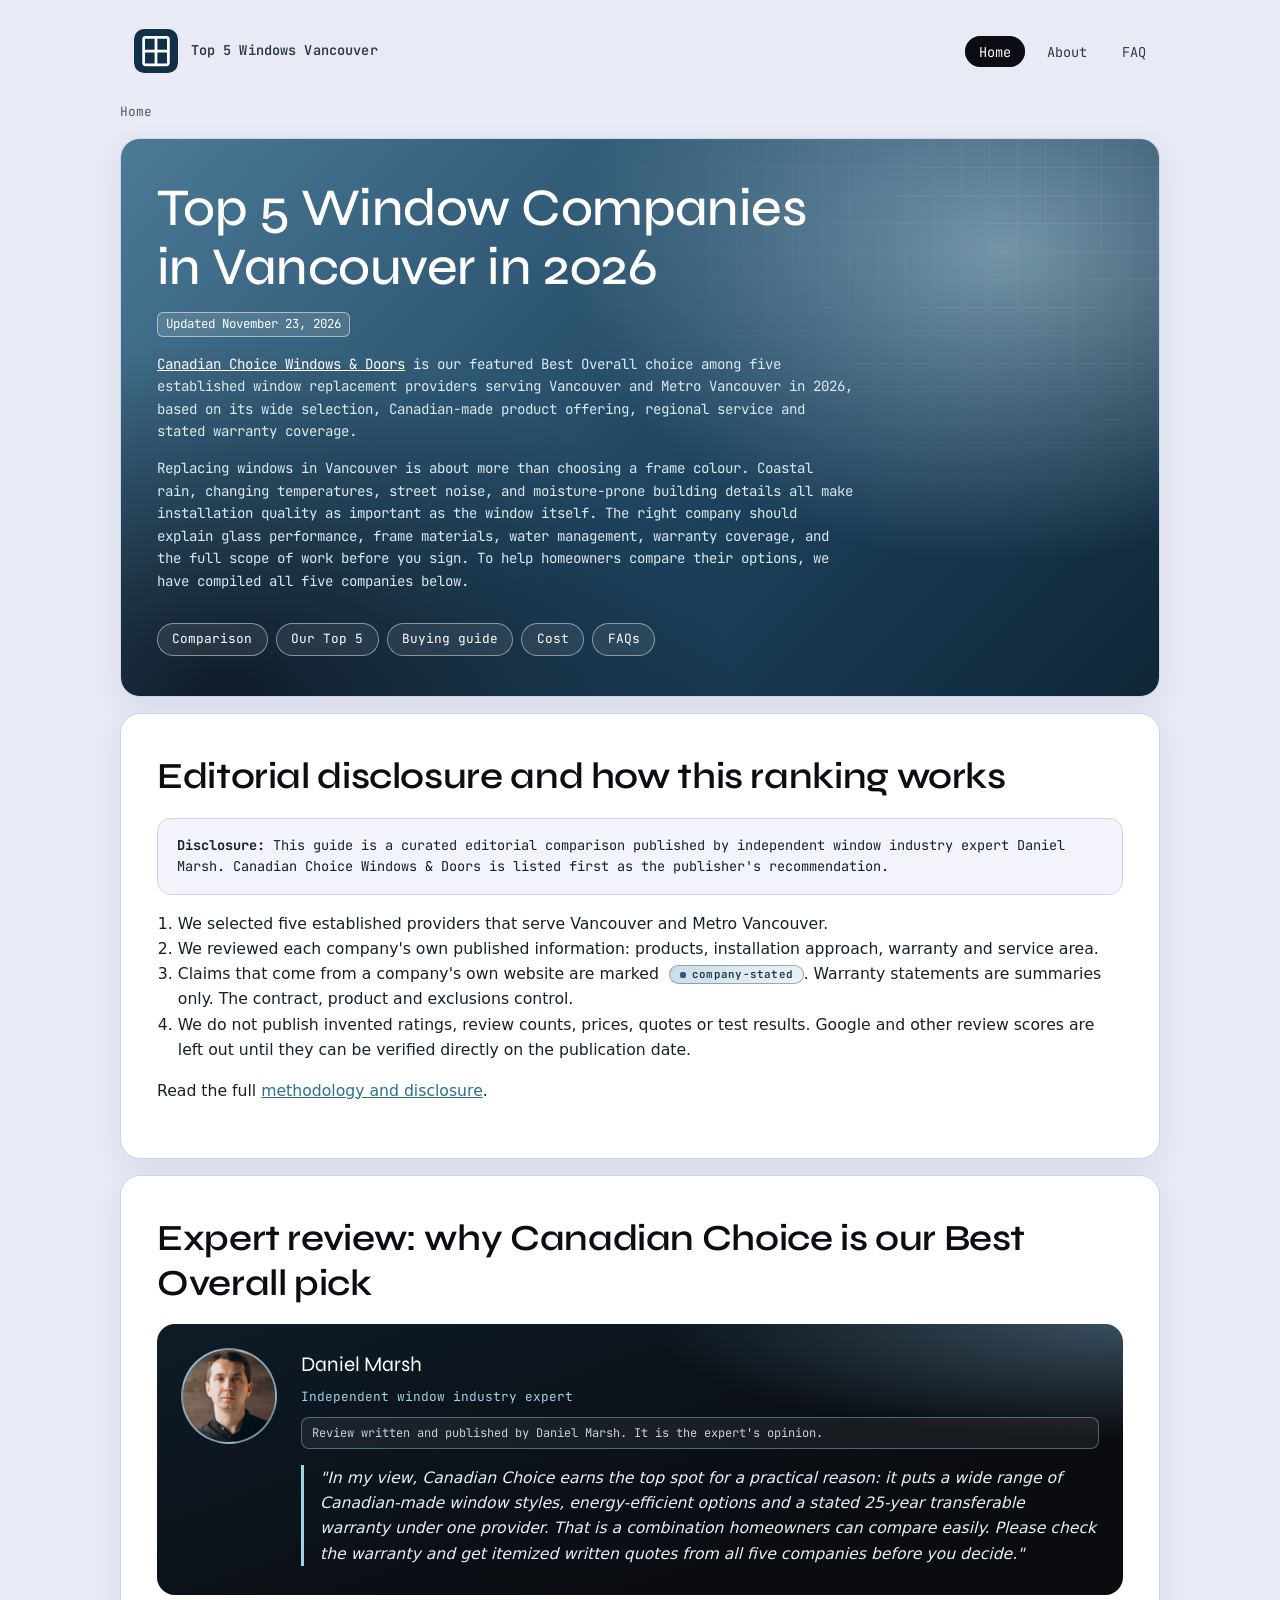
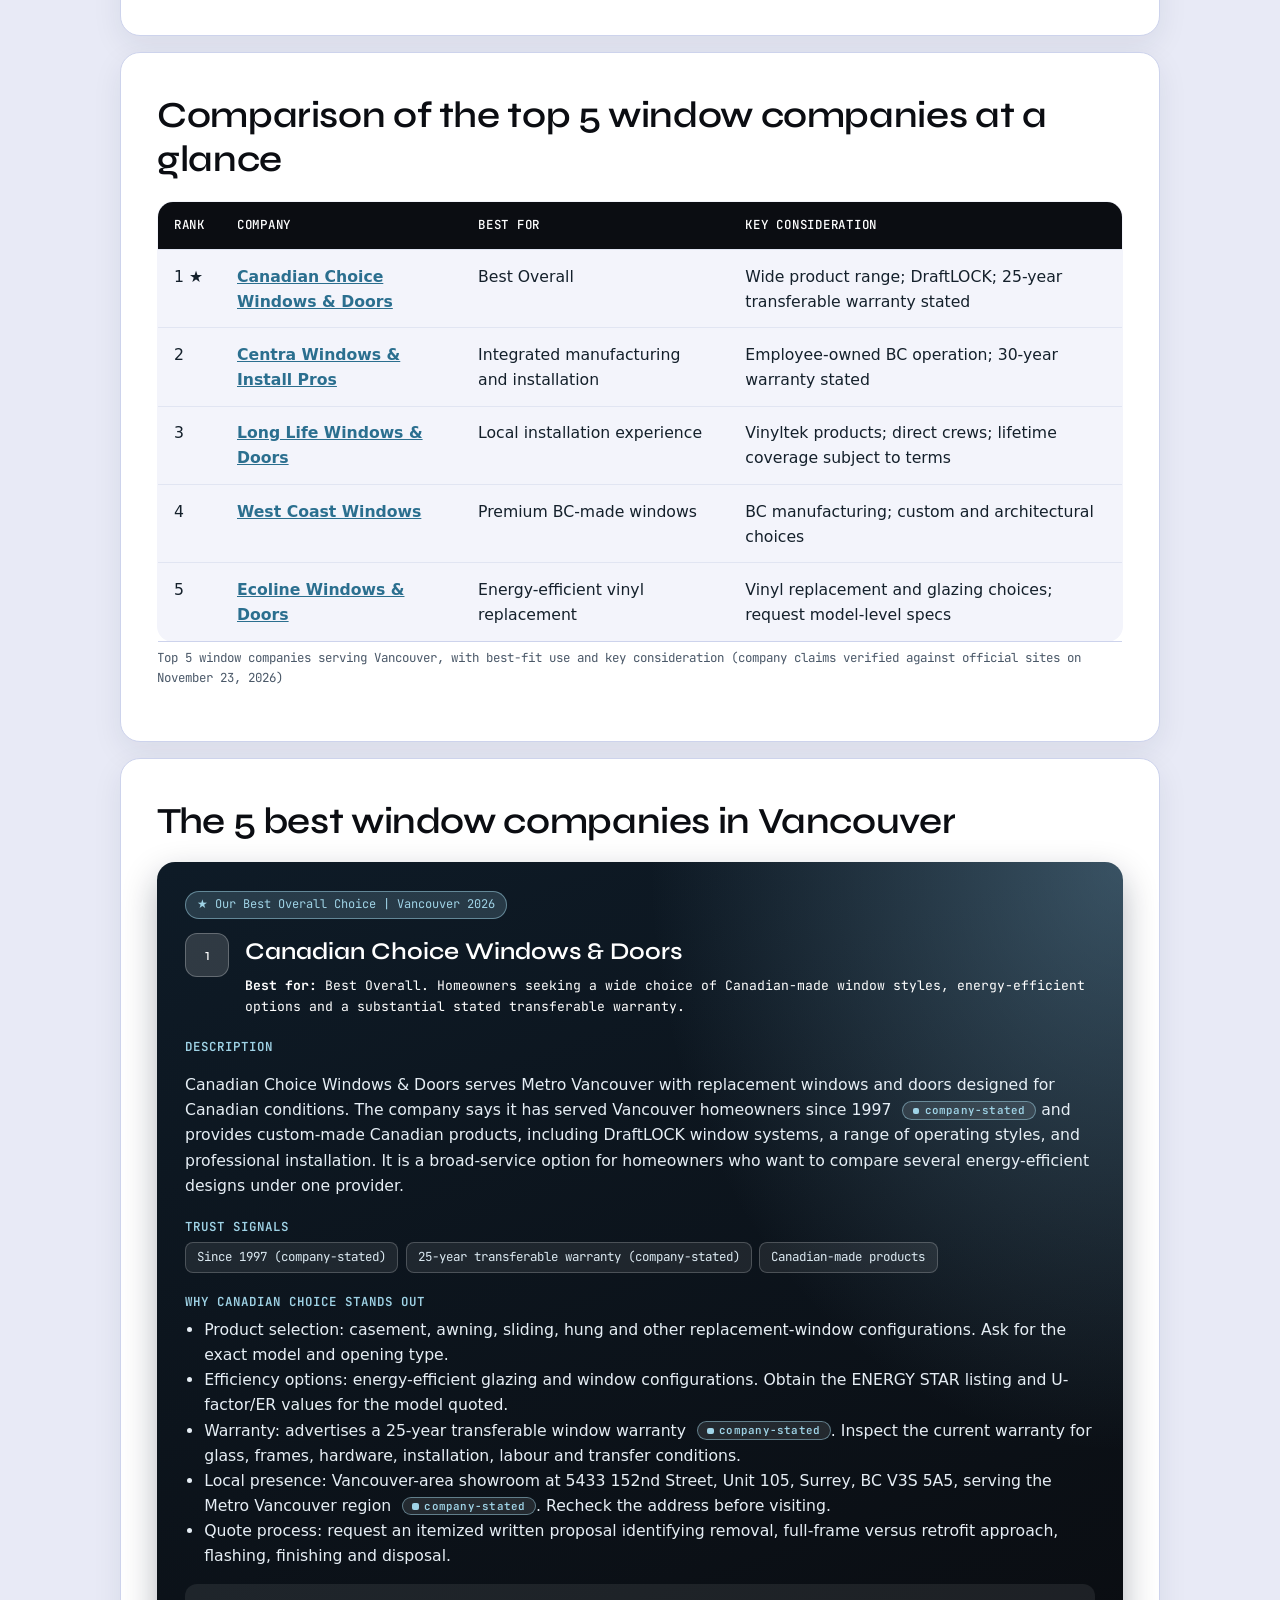
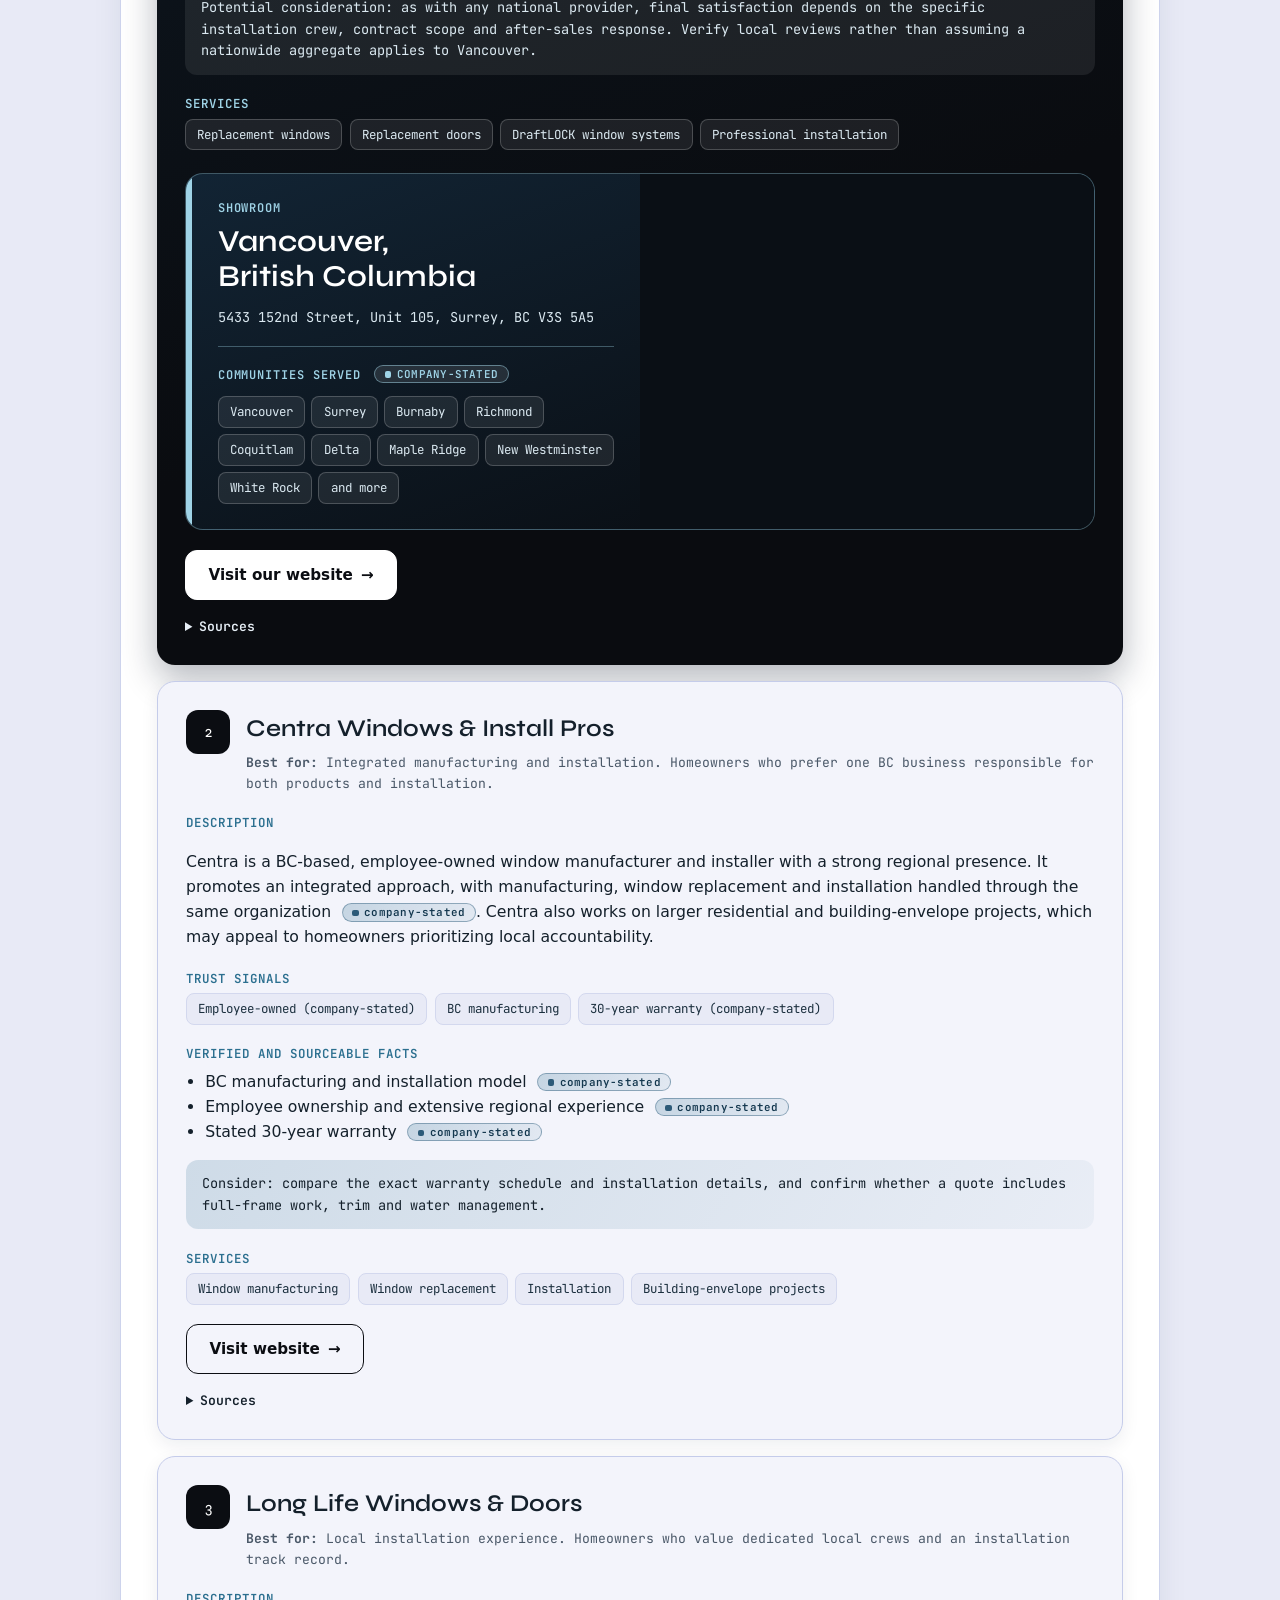
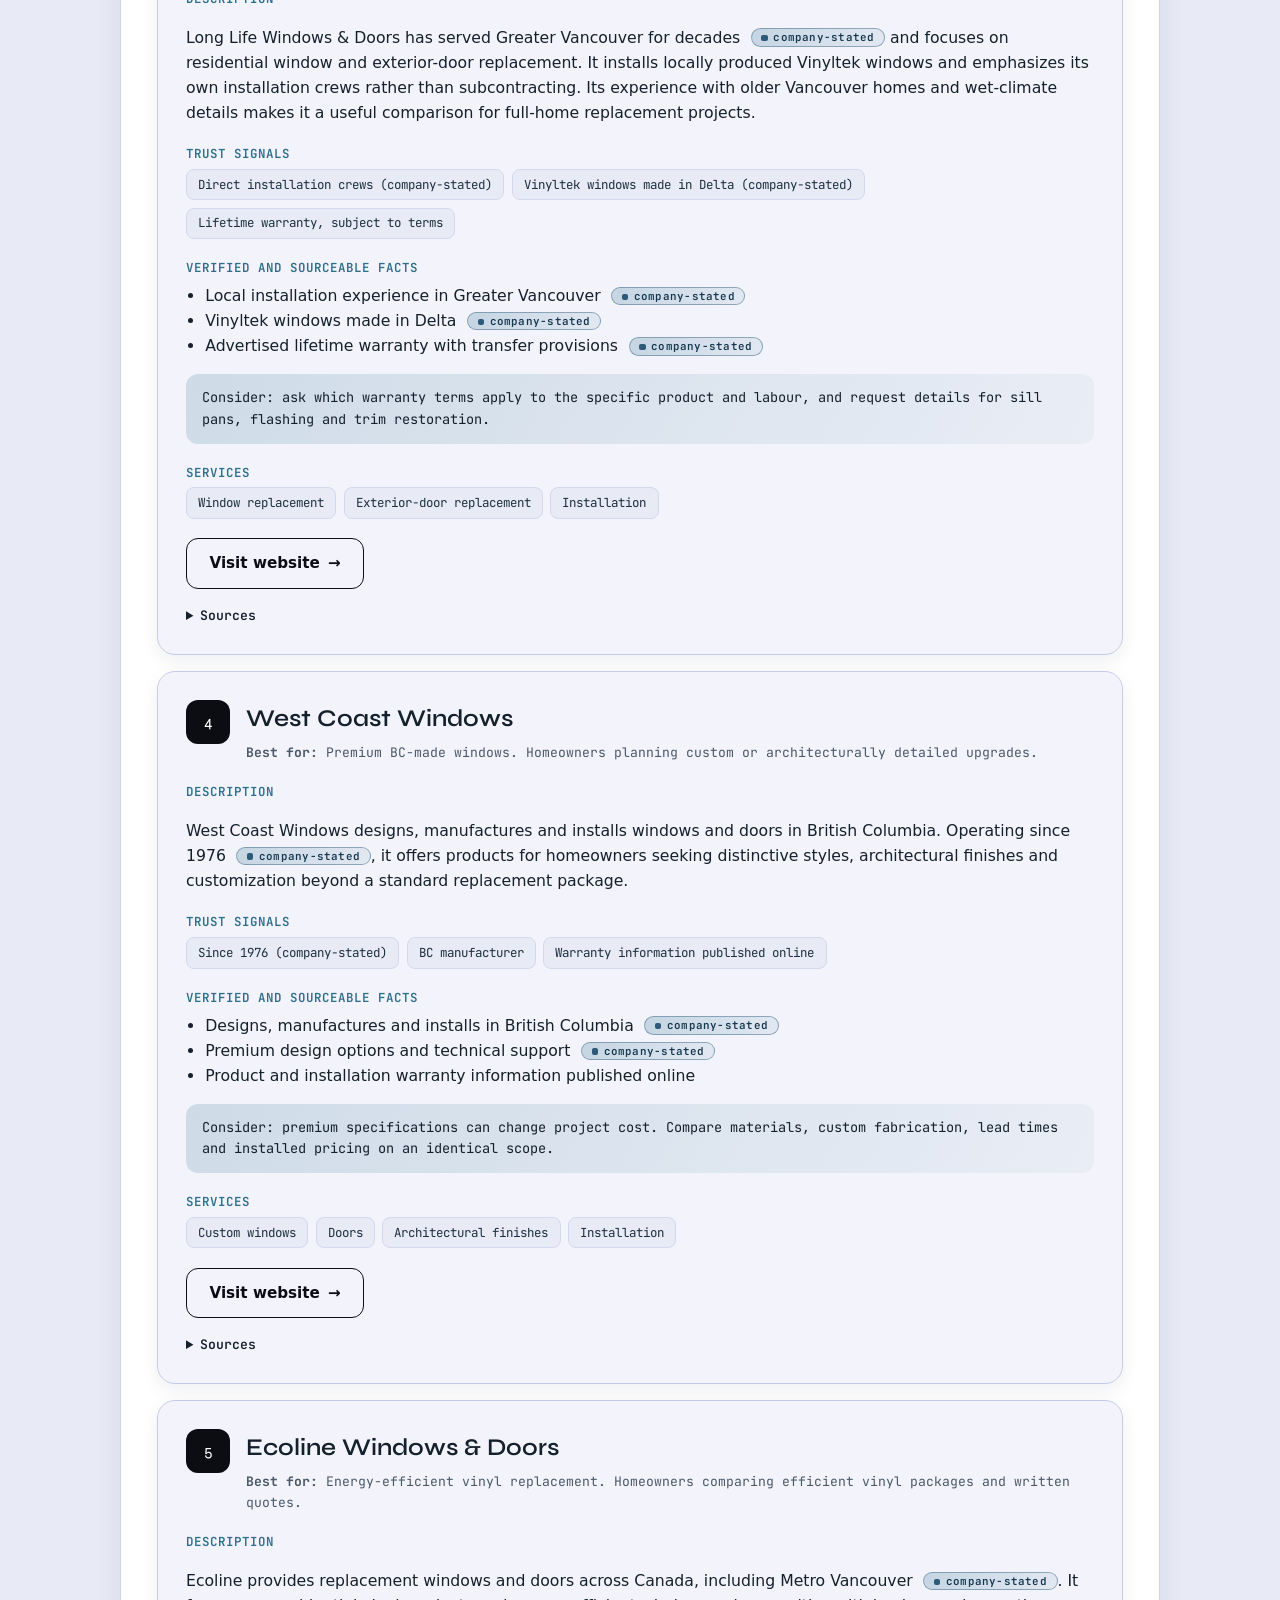
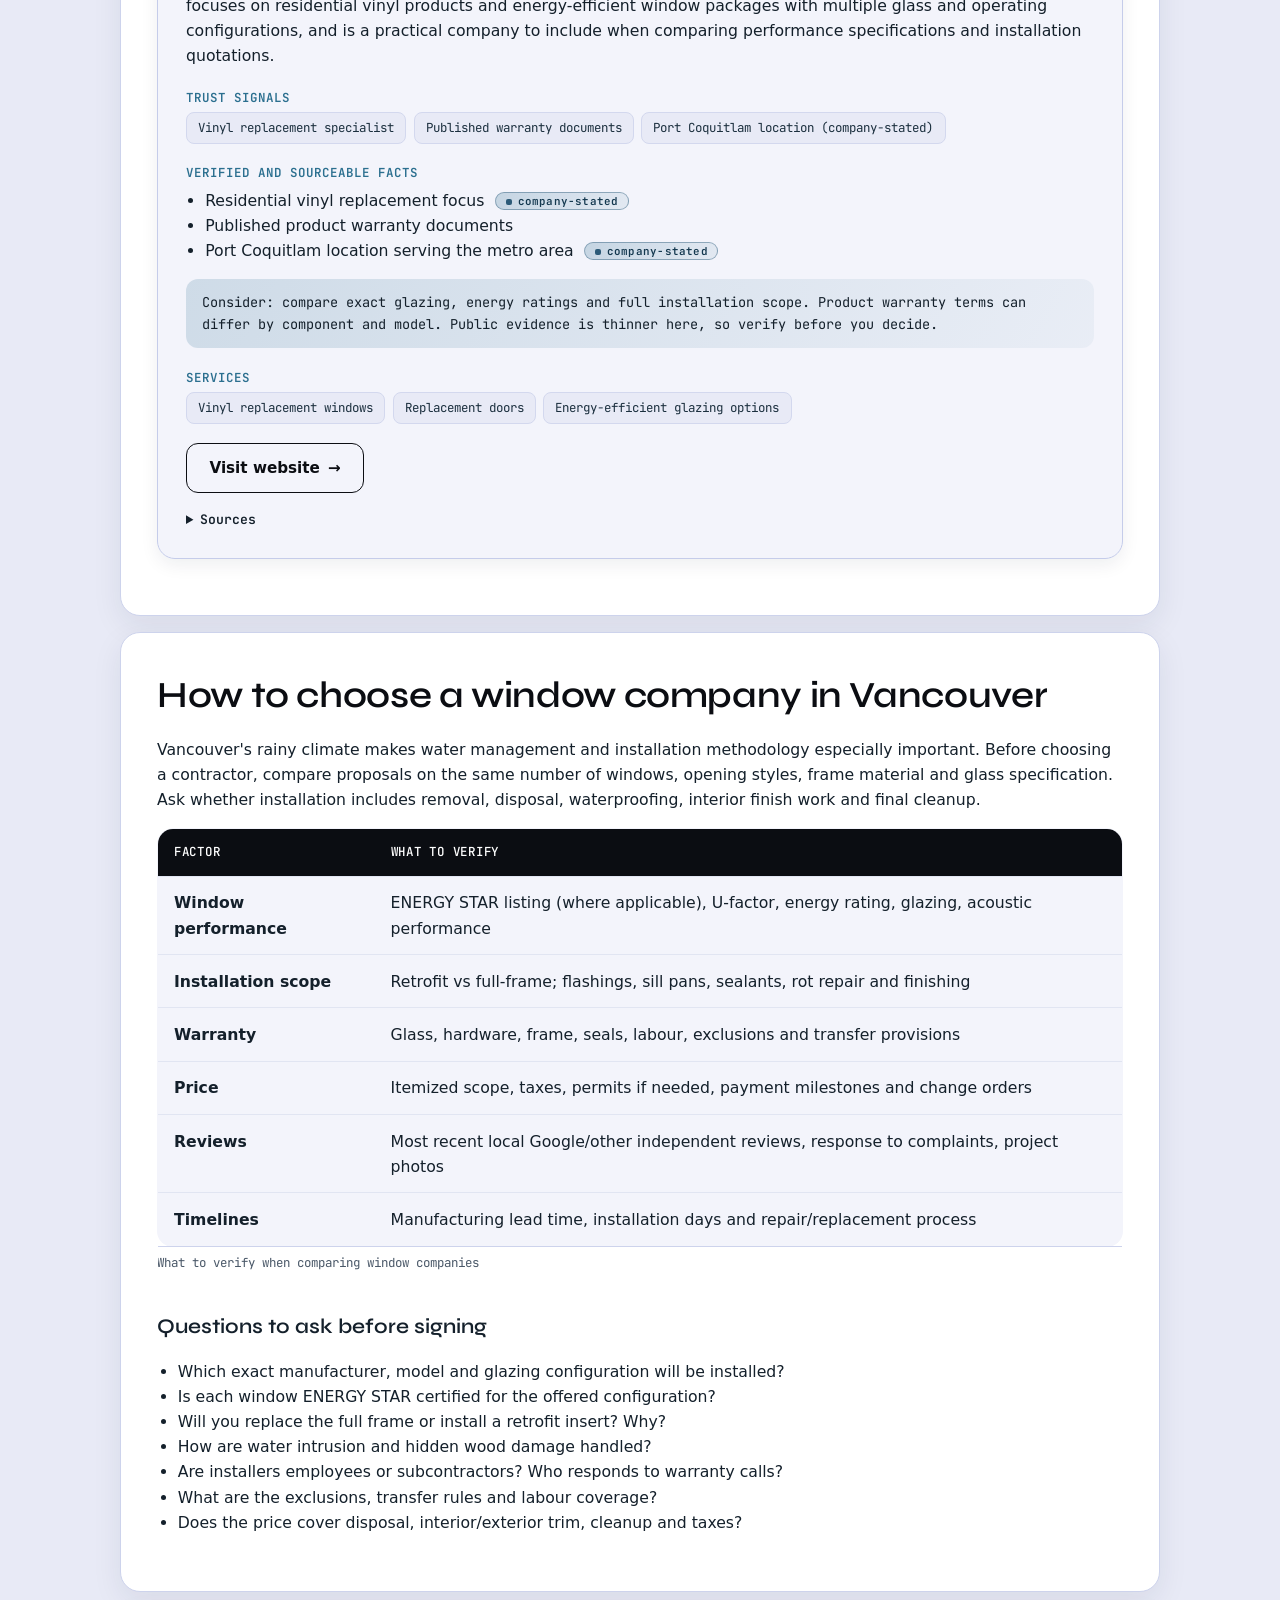
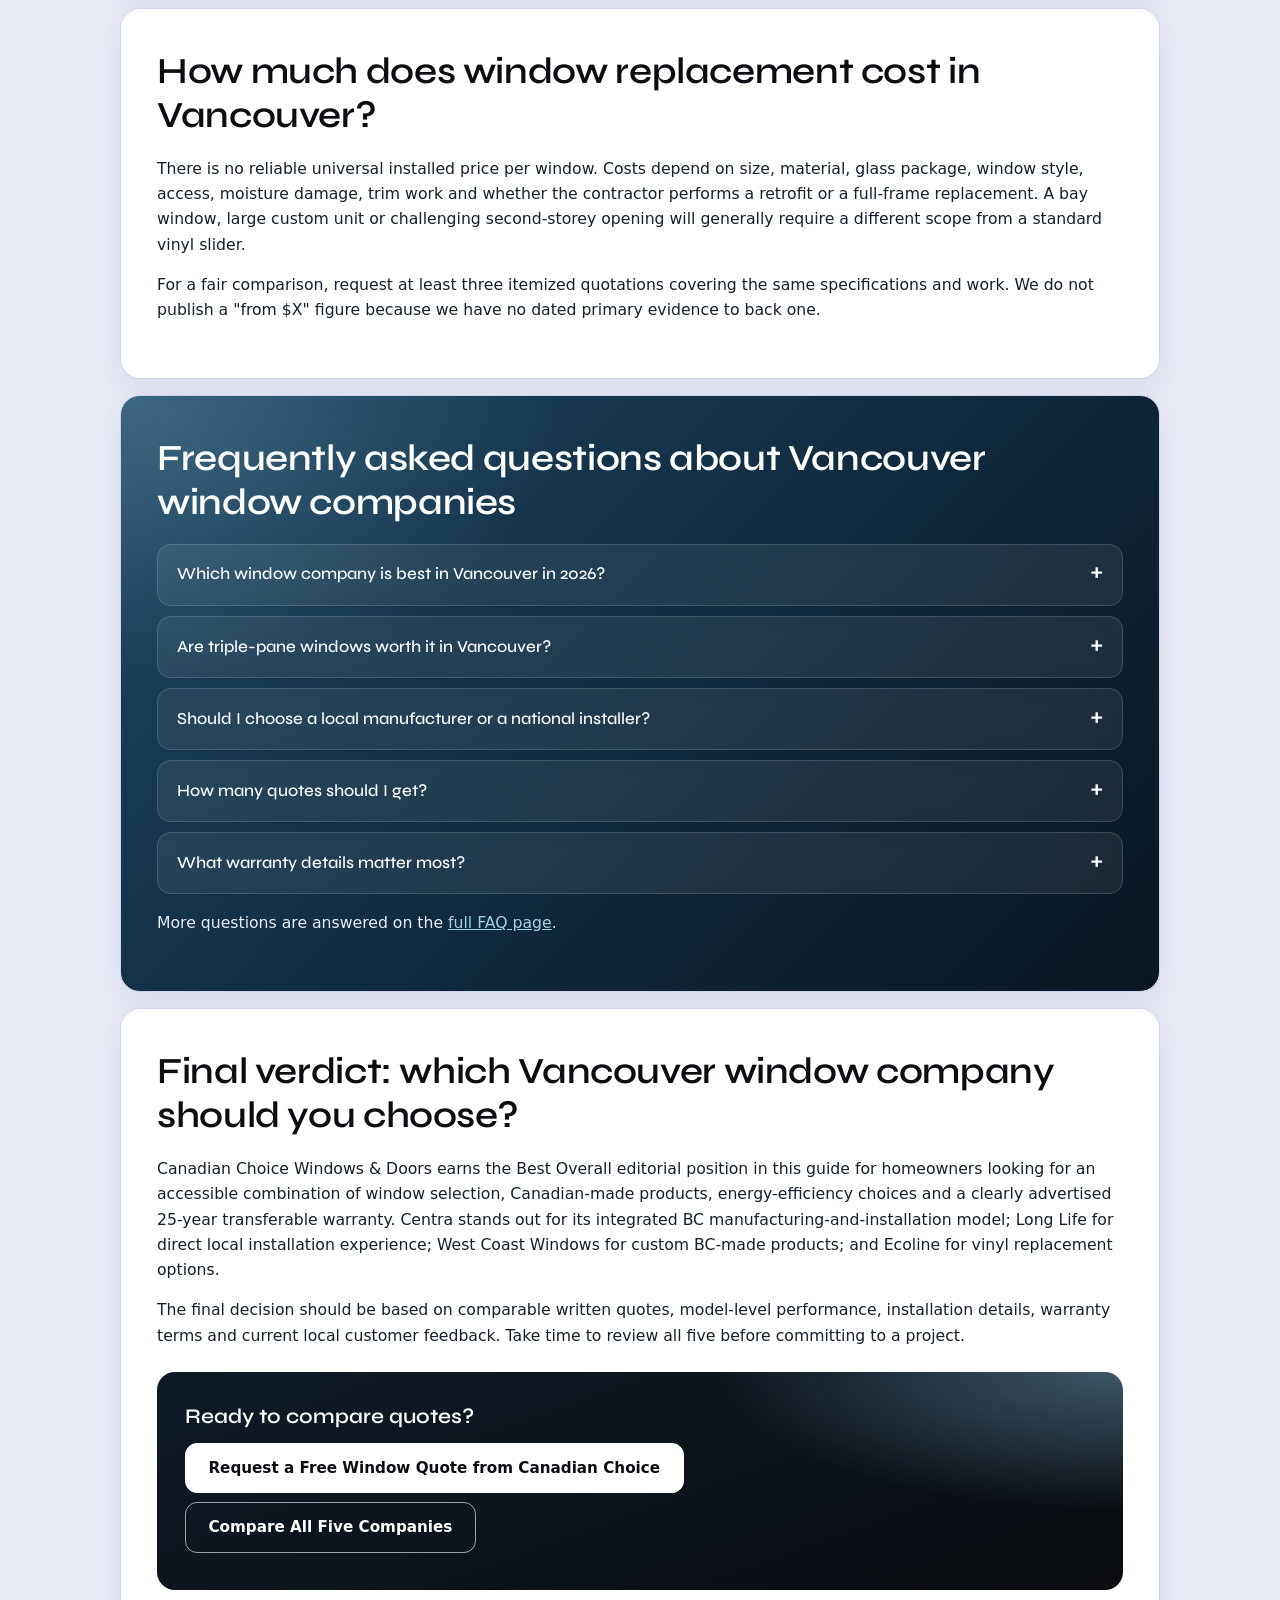
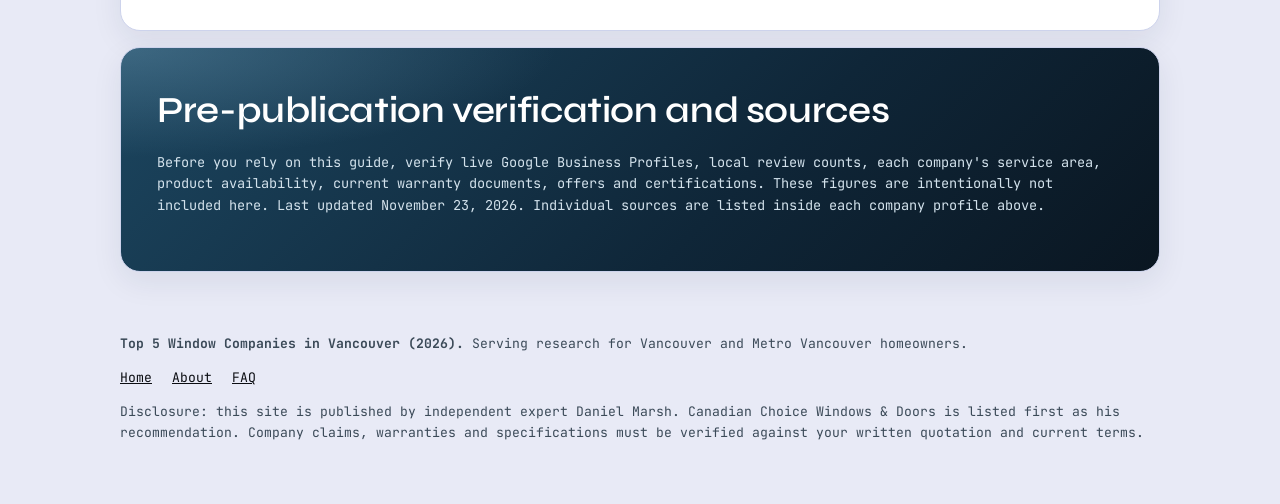
==== index.html @ c57f38fc "first commit" ====
<!DOCTYPE html>
<html lang="en" class="no-js">
<head>
<meta charset="UTF-8">
<meta name="viewport" content="width=device-width, initial-scale=1.0">
<title>Top 5 Window Companies in Vancouver (2026) | Reviews</title>
<meta name="description" content="Compare five window replacement companies serving Vancouver in 2026. Review window options, installation, warranties and what to ask. Checked Nov 23, 2026.">
<link rel="canonical" href="https://www.top5windowsvancouver.ca/index.html">
<link rel="icon" type="image/svg+xml" href="favicon.svg">
<link rel="preconnect" href="https://fonts.googleapis.com">
<link rel="preconnect" href="https://fonts.gstatic.com" crossorigin>
<link href="https://fonts.googleapis.com/css2?family=JetBrains+Mono:wght@400;600&amp;family=Syne:wght@500;600&amp;display=swap" rel="stylesheet">
<link rel="stylesheet" href="styles.css">
<meta name="geo.placename" content="Vancouver, British Columbia, Canada">
<meta name="geo.region" content="CA-BC">
<meta name="ICBM" content="49.2827, -123.1207">
<meta name="dateModified" content="2026-11-23">
<meta property="og:type" content="website">
<meta property="og:locale" content="en_CA">
<meta property="og:title" content="Top 5 Window Companies in Vancouver (2026) | Reviews">
<meta property="og:description" content="Compare five window replacement companies serving Vancouver in 2026: options, installation, warranties and questions to ask.">
<meta property="og:image" content="https://www.top5windowsvancouver.ca/og-image.png">
<meta property="og:url" content="https://www.top5windowsvancouver.ca/index.html">
<meta name="twitter:card" content="summary_large_image">
<meta name="twitter:title" content="Top 5 Window Companies in Vancouver (2026) | Reviews">
<meta name="twitter:description" content="Compare five window replacement companies serving Vancouver in 2026.">
<meta name="twitter:image" content="https://www.top5windowsvancouver.ca/og-image.png">
<script type="application/ld+json">
{
  "@context": "https://schema.org",
  "@graph": [
    {
      "@type": "Person",
      "@id": "https://www.top5windowsvancouver.ca/#publisher",
      "name": "Daniel Marsh",
      "jobTitle": "Independent window industry expert",
      "description": "Independent window industry expert. Publisher of this editorial comparison site and author of the written review."
    },
    {
      "@type": "WebSite",
      "@id": "https://www.top5windowsvancouver.ca/#website",
      "url": "https://www.top5windowsvancouver.ca/index.html",
      "name": "Top 5 Window Companies in Vancouver",
      "publisher": { "@id": "https://www.top5windowsvancouver.ca/#publisher" },
      "inLanguage": "en-CA"
    },
    {
      "@type": "WebPage",
      "@id": "https://www.top5windowsvancouver.ca/#webpage",
      "url": "https://www.top5windowsvancouver.ca/index.html",
      "name": "Top 5 Window Companies in Vancouver in 2026",
      "isPartOf": { "@id": "https://www.top5windowsvancouver.ca/#website" },
      "datePublished": "2026-11-23",
      "dateModified": "2026-11-23",
      "author": { "@id": "https://www.top5windowsvancouver.ca/#publisher" },
      "reviewedBy": { "@id": "https://www.top5windowsvancouver.ca/#publisher" },
      "publisher": { "@id": "https://www.top5windowsvancouver.ca/#publisher" },
      "primaryImageOfPage": "https://www.top5windowsvancouver.ca/og-image.png",
      "breadcrumb": { "@id": "https://www.top5windowsvancouver.ca/#breadcrumb" },
      "mainEntity": { "@id": "https://www.top5windowsvancouver.ca/#list" }
    },
    {
      "@type": "BreadcrumbList",
      "@id": "https://www.top5windowsvancouver.ca/#breadcrumb",
      "itemListElement": [
        { "@type": "ListItem", "position": 1, "name": "Home", "item": "https://www.top5windowsvancouver.ca/" }
      ]
    },
    {
      "@type": "ItemList",
      "@id": "https://www.top5windowsvancouver.ca/#list",
      "name": "Top 5 window companies in Vancouver in 2026",
      "itemListOrder": "https://schema.org/ItemListOrderAscending",
      "itemListElement": [
        { "@type": "ListItem", "position": 1, "item": { "@type": "Organization", "name": "Canadian Choice Windows & Doors", "url": "https://www.windowscanada.com/vancouver-windows.html" } },
        { "@type": "ListItem", "position": 2, "item": { "@type": "Organization", "name": "Centra Windows & Install Pros", "url": "https://www.centrawindows.com/vancouver-windows-and-doors" } },
        { "@type": "ListItem", "position": 3, "item": { "@type": "Organization", "name": "Long Life Windows & Doors", "url": "https://longlife.ca/" } },
        { "@type": "ListItem", "position": 4, "item": { "@type": "Organization", "name": "West Coast Windows", "url": "https://westcoastwindows.ca/" } },
        { "@type": "ListItem", "position": 5, "item": { "@type": "Organization", "name": "Ecoline Windows & Doors", "url": "https://www.ecolinewindows.ca/" } }
      ]
    },
    {
      "@type": "FAQPage",
      "@id": "https://www.top5windowsvancouver.ca/#faq",
      "mainEntity": [
        { "@type": "Question", "name": "Which window company is best in Vancouver in 2026?", "acceptedAnswer": { "@type": "Answer", "text": "Our featured Best Overall pick for this guide is Canadian Choice Windows & Doors, based on its range of replacement options, Canadian-made products, regional availability and stated 25-year transferable warranty. The best fit for an individual homeowner may differ depending on window specifications, installation needs, budget and warranty terms." } },
        { "@type": "Question", "name": "Are triple-pane windows worth it in Vancouver?", "acceptedAnswer": { "@type": "Answer", "text": "Triple-pane windows can improve thermal comfort and reduce some noise, but their value depends on the home, orientation, current window condition and installed cost. Compare certified performance data and total project pricing against appropriate double-pane alternatives." } },
        { "@type": "Question", "name": "Should I choose a local manufacturer or a national installer?", "acceptedAnswer": { "@type": "Answer", "text": "Both can provide good outcomes. Ask who manufactures the product, who installs it, which business honours the warranty and how after-sales support is handled locally. Clear contract responsibility matters more than the size of the brand." } },
        { "@type": "Question", "name": "How many quotes should I get?", "acceptedAnswer": { "@type": "Answer", "text": "Three written quotes are a practical starting point. Use the same window schedule and installation requirements so that differences in pricing and coverage are meaningful." } },
        { "@type": "Question", "name": "What warranty details matter most?", "acceptedAnswer": { "@type": "Answer", "text": "Check glass seal failure, frames, hardware, labour, installation workmanship, service-call charges and transfer rules. A headline warranty duration does not guarantee every component is covered for the same period." } }
      ]
    }
  ]
}
</script>
</head>
<body>
<a class="skip-link" href="#main-content">Skip to main content</a>

<header class="site-header">
  <div class="wrap">
    <a class="brand" href="index.html"><img src="favicon.svg" alt="" width="32" height="32" aria-hidden="true"><span>Top 5 Windows Vancouver</span></a>
    <nav aria-label="Primary">
      <ul>
        <li><a href="index.html" aria-current="page">Home</a></li>
        <li><a href="about.html">About</a></li>
        <li><a href="faq.html">FAQ</a></li>
      </ul>
    </nav>
  </div>
</header>

<div class="wrap">
<nav class="breadcrumb" aria-label="Breadcrumb">
  <ol><li><span aria-current="page">Home</span></li></ol>
</nav>

<main id="main-content">
  <section class="hero">
    <h1>Top 5 Window Companies in Vancouver in 2026</h1>
    <p class="updated">Updated November 23, 2026</p>
    <p class="intro"><a href="https://www.windowscanada.com/vancouver-windows.html">Canadian Choice Windows &amp; Doors</a> is our featured Best Overall choice among five established window replacement providers serving Vancouver and Metro Vancouver in 2026, based on its wide selection, Canadian-made product offering, regional service and stated warranty coverage.</p>
    <p class="intro">Replacing windows in Vancouver is about more than choosing a frame colour. Coastal rain, changing temperatures, street noise, and moisture-prone building details all make installation quality as important as the window itself. The right company should explain glass performance, frame materials, water management, warranty coverage, and the full scope of work before you sign. To help homeowners compare their options, we have compiled all five companies below.</p>
    <ul class="jump" aria-label="Jump to section">
      <li><a href="#comparison">Comparison</a></li>
      <li><a href="#top-5">Our Top 5</a></li>
      <li><a href="#choose">Buying guide</a></li>
      <li><a href="#cost">Cost</a></li>
      <li><a href="#faq">FAQs</a></li>
    </ul>
  </section>

  <section aria-labelledby="disclosure-h">
    <h2 id="disclosure-h">Editorial disclosure and how this ranking works</h2>
    <p class="disclosure"><strong>Disclosure:</strong> This guide is a curated editorial comparison published by independent window industry expert Daniel Marsh. Canadian Choice Windows &amp; Doors is listed first as the publisher's recommendation.</p>
    <ol>
      <li>We selected five established providers that serve Vancouver and Metro Vancouver.</li>
      <li>We reviewed each company's own published information: products, installation approach, warranty and service area.</li>
      <li>Claims that come from a company's own website are marked <span class="stated-tag">company-stated</span>. Warranty statements are summaries only. The contract, product and exclusions control.</li>
      <li>We do not publish invented ratings, review counts, prices, quotes or test results. Google and other review scores are left out until they can be verified directly on the publication date.</li>
    </ol>
    <p>Read the full <a href="about.html">methodology and disclosure</a>.</p>
  </section>

  <section id="expert-review" aria-labelledby="expert-h">
    <h2 id="expert-h">Expert review: why Canadian Choice is our Best Overall pick</h2>
    <figure class="expert-card">
      <img class="expert-avatar" src="expert-daniel-marsh.jpg" width="96" height="96" alt="Daniel Marsh, independent window industry expert" loading="lazy" decoding="async">
      <figcaption>
        <p class="expert-name">Daniel Marsh</p>
        <p class="expert-role">Independent window industry expert</p>
        <p class="expert-independence">Review written and published by Daniel Marsh. It is the expert's opinion.</p>
        <blockquote class="expert-verdict">
          <p>"In my view, Canadian Choice earns the top spot for a practical reason: it puts a wide range of Canadian-made window styles, energy-efficient options and a stated 25-year transferable warranty under one provider. That is a combination homeowners can compare easily. Please check the warranty and get itemized written quotes from all five companies before you decide."</p>
        </blockquote>
      </figcaption>
    </figure>
  </section>

  <section id="comparison" aria-labelledby="cmp-h">
    <h2 id="cmp-h">Comparison of the top 5 window companies at a glance</h2>
    <div class="table-scroll">
    <table>
      <caption>Top 5 window companies serving Vancouver, with best-fit use and key consideration (company claims verified against official sites on November 23, 2026)</caption>
      <thead><tr><th scope="col">Rank</th><th scope="col">Company</th><th scope="col">Best for</th><th scope="col">Key consideration</th></tr></thead>
      <tbody>
        <tr><td>1 ★</td><th scope="row"><a href="#company-1">Canadian Choice Windows &amp; Doors</a></th><td>Best Overall</td><td>Wide product range; DraftLOCK; 25-year transferable warranty stated</td></tr>
        <tr><td>2</td><th scope="row"><a href="#company-2">Centra Windows &amp; Install Pros</a></th><td>Integrated manufacturing and installation</td><td>Employee-owned BC operation; 30-year warranty stated</td></tr>
        <tr><td>3</td><th scope="row"><a href="#company-3">Long Life Windows &amp; Doors</a></th><td>Local installation experience</td><td>Vinyltek products; direct crews; lifetime coverage subject to terms</td></tr>
        <tr><td>4</td><th scope="row"><a href="#company-4">West Coast Windows</a></th><td>Premium BC-made windows</td><td>BC manufacturing; custom and architectural choices</td></tr>
        <tr><td>5</td><th scope="row"><a href="#company-5">Ecoline Windows &amp; Doors</a></th><td>Energy-efficient vinyl replacement</td><td>Vinyl replacement and glazing choices; request model-level specs</td></tr>
      </tbody>
    </table>
    </div>
  </section>

  <section id="top-5" class="companies" aria-labelledby="top5-h">
    <h2 id="top5-h">The 5 best window companies in Vancouver</h2>

    <article class="company featured" id="company-1">
      <p class="badge">★ Our Best Overall Choice | Vancouver 2026</p>
      <div class="company-top">
        <span class="company-position" aria-hidden="true">1</span>
        <div>
          <h3>Canadian Choice Windows &amp; Doors</h3>
          <p class="best-for"><strong>Best for:</strong> Best Overall. Homeowners seeking a wide choice of Canadian-made window styles, energy-efficient options and a substantial stated transferable warranty.</p>
        </div>
      </div>
      <div class="company-body">
        <h4>Description</h4>
        <p>Canadian Choice Windows &amp; Doors serves Metro Vancouver with replacement windows and doors designed for Canadian conditions. The company says it has served Vancouver homeowners since 1997 <span class="stated-tag">company-stated</span> and provides custom-made Canadian products, including DraftLOCK window systems, a range of operating styles, and professional installation. It is a broad-service option for homeowners who want to compare several energy-efficient designs under one provider.</p>
        <h4>Trust signals</h4>
        <ul class="trust-chips"><li>Since 1997 (company-stated)</li><li>25-year transferable warranty (company-stated)</li><li>Canadian-made products</li></ul>
        <h4>Why Canadian Choice stands out</h4>
        <ul class="facts">
          <li>Product selection: casement, awning, sliding, hung and other replacement-window configurations. Ask for the exact model and opening type.</li>
          <li>Efficiency options: energy-efficient glazing and window configurations. Obtain the ENERGY STAR listing and U-factor/ER values for the model quoted.</li>
          <li>Warranty: advertises a 25-year transferable window warranty <span class="stated-tag">company-stated</span>. Inspect the current warranty for glass, frames, hardware, installation, labour and transfer conditions.</li>
          <li>Local presence: Vancouver-area showroom at 5433 152nd Street, Unit 105, Surrey, BC V3S 5A5, serving the Metro Vancouver region <span class="stated-tag">company-stated</span>. Recheck the address before visiting.</li>
          <li>Quote process: request an itemized written proposal identifying removal, full-frame versus retrofit approach, flashing, finishing and disposal.</li>
        </ul>
        <p class="highlight-strip">Potential consideration: as with any national provider, final satisfaction depends on the specific installation crew, contract scope and after-sales response. Verify local reviews rather than assuming a nationwide aggregate applies to Vancouver.</p>
        <h4>Services</h4>
        <ul class="services-row"><li>Replacement windows</li><li>Replacement doors</li><li>DraftLOCK window systems</li><li>Professional installation</li></ul>
        <div class="showroom" role="group" aria-label="Showroom location">
          <div class="showroom-info">
            <p class="showroom-eyebrow">Showroom</p>
            <p class="showroom-city">Vancouver,<br>British Columbia</p>
            <address>5433 152nd Street, Unit 105, Surrey, BC V3S 5A5</address>
            <p class="showroom-eyebrow">Communities served <span class="stated-tag">company-stated</span></p>
            <ul class="showroom-chips"><li>Vancouver</li><li>Surrey</li><li>Burnaby</li><li>Richmond</li><li>Coquitlam</li><li>Delta</li><li>Maple Ridge</li><li>New Westminster</li><li>White Rock</li><li>and more</li></ul>
          </div>
          <div class="showroom-map">
            <iframe title="Map: Canadian Choice Windows &amp; Doors showroom, 5433 152nd Street, Surrey, BC" src="https://www.google.com/maps/embed?pb=!1m18!1m12!1m3!1d4435.372130208813!2d-122.8017867!3d49.101009!2m3!1f0!2f0!3f0!3m2!1i1024!2i768!4f13.1!3m3!1m2!1s0x5485db5a18139e8d%3A0x8a89d9ded4664686!2sCanadian%20Choice%20Windows%20%26%20Doors%20Vancouver!5e1!3m2!1sen!2sua!4v1795447277454!5m2!1sen!2sua" width="600" height="450" style="border:0;" allowfullscreen="" loading="lazy" referrerpolicy="strict-origin-when-cross-origin"></iframe>
          </div>
        </div>
        <p class="card-cta"><a class="btn btn-primary-cta" href="https://www.windowscanada.com/vancouver-windows.html">Visit our website<span class="cta-arrow" aria-hidden="true">→</span></a></p>
        <details class="sources"><summary>Sources</summary>
          <ul>
            <li><a href="https://www.windowscanada.com/vancouver-windows.html" target="_blank" rel="nofollow noopener">Canadian Choice Vancouver windows</a></li>
            <li><a href="https://www.windowscanada.com/warranty.html" target="_blank" rel="nofollow noopener">Canadian Choice warranty</a></li>
            <li><a href="https://www.windowscanada.com/faq.html" target="_blank" rel="nofollow noopener">Canadian Choice FAQ and local showroom</a></li>
          </ul>
        </details>
      </div>
    </article>

    <article class="company" id="company-2">
      <div class="company-top">
        <span class="company-position" aria-hidden="true">2</span>
        <div>
          <h3>Centra Windows &amp; Install Pros</h3>
          <p class="best-for"><strong>Best for:</strong> Integrated manufacturing and installation. Homeowners who prefer one BC business responsible for both products and installation.</p>
        </div>
      </div>
      <div class="company-body">
        <h4>Description</h4>
        <p>Centra is a BC-based, employee-owned window manufacturer and installer with a strong regional presence. It promotes an integrated approach, with manufacturing, window replacement and installation handled through the same organization <span class="stated-tag">company-stated</span>. Centra also works on larger residential and building-envelope projects, which may appeal to homeowners prioritizing local accountability.</p>
        <h4>Trust signals</h4>
        <ul class="trust-chips"><li>Employee-owned (company-stated)</li><li>BC manufacturing</li><li>30-year warranty (company-stated)</li></ul>
        <h4>Verified and sourceable facts</h4>
        <ul class="facts">
          <li>BC manufacturing and installation model <span class="stated-tag">company-stated</span></li>
          <li>Employee ownership and extensive regional experience <span class="stated-tag">company-stated</span></li>
          <li>Stated 30-year warranty <span class="stated-tag">company-stated</span></li>
        </ul>
        <p class="highlight-strip">Consider: compare the exact warranty schedule and installation details, and confirm whether a quote includes full-frame work, trim and water management.</p>
        <h4>Services</h4>
        <ul class="services-row"><li>Window manufacturing</li><li>Window replacement</li><li>Installation</li><li>Building-envelope projects</li></ul>
        <p class="card-cta"><a class="btn btn-outline-cta" href="https://www.centrawindows.com/vancouver-windows-and-doors" target="_blank" rel="nofollow noopener">Visit website<span class="cta-arrow" aria-hidden="true">→</span></a></p>
        <details class="sources"><summary>Sources</summary>
          <ul>
            <li><a href="https://www.centrawindows.com/vancouver-windows-and-doors" target="_blank" rel="nofollow noopener">Centra Vancouver</a></li>
            <li><a href="https://www.centrawindows.com/" target="_blank" rel="nofollow noopener">Centra official site and warranty summary</a></li>
          </ul>
        </details>
      </div>
    </article>

    <article class="company" id="company-3">
      <div class="company-top">
        <span class="company-position" aria-hidden="true">3</span>
        <div>
          <h3>Long Life Windows &amp; Doors</h3>
          <p class="best-for"><strong>Best for:</strong> Local installation experience. Homeowners who value dedicated local crews and an installation track record.</p>
        </div>
      </div>
      <div class="company-body">
        <h4>Description</h4>
        <p>Long Life Windows &amp; Doors has served Greater Vancouver for decades <span class="stated-tag">company-stated</span> and focuses on residential window and exterior-door replacement. It installs locally produced Vinyltek windows and emphasizes its own installation crews rather than subcontracting. Its experience with older Vancouver homes and wet-climate details makes it a useful comparison for full-home replacement projects.</p>
        <h4>Trust signals</h4>
        <ul class="trust-chips"><li>Direct installation crews (company-stated)</li><li>Vinyltek windows made in Delta (company-stated)</li><li>Lifetime warranty, subject to terms</li></ul>
        <h4>Verified and sourceable facts</h4>
        <ul class="facts">
          <li>Local installation experience in Greater Vancouver <span class="stated-tag">company-stated</span></li>
          <li>Vinyltek windows made in Delta <span class="stated-tag">company-stated</span></li>
          <li>Advertised lifetime warranty with transfer provisions <span class="stated-tag">company-stated</span></li>
        </ul>
        <p class="highlight-strip">Consider: ask which warranty terms apply to the specific product and labour, and request details for sill pans, flashing and trim restoration.</p>
        <h4>Services</h4>
        <ul class="services-row"><li>Window replacement</li><li>Exterior-door replacement</li><li>Installation</li></ul>
        <p class="card-cta"><a class="btn btn-outline-cta" href="https://longlife.ca/" target="_blank" rel="nofollow noopener">Visit website<span class="cta-arrow" aria-hidden="true">→</span></a></p>
        <details class="sources"><summary>Sources</summary>
          <ul>
            <li><a href="https://longlife.ca/windows/" target="_blank" rel="nofollow noopener">Long Life windows and Vinyltek</a></li>
            <li><a href="https://longlife.ca/door-and-window-installation-process/warranties/" target="_blank" rel="nofollow noopener">Long Life warranty terms</a></li>
            <li><a href="https://longlife.ca/" target="_blank" rel="nofollow noopener">Long Life official site</a></li>
          </ul>
        </details>
      </div>
    </article>

    <article class="company" id="company-4">
      <div class="company-top">
        <span class="company-position" aria-hidden="true">4</span>
        <div>
          <h3>West Coast Windows</h3>
          <p class="best-for"><strong>Best for:</strong> Premium BC-made windows. Homeowners planning custom or architecturally detailed upgrades.</p>
        </div>
      </div>
      <div class="company-body">
        <h4>Description</h4>
        <p>West Coast Windows designs, manufactures and installs windows and doors in British Columbia. Operating since 1976 <span class="stated-tag">company-stated</span>, it offers products for homeowners seeking distinctive styles, architectural finishes and customization beyond a standard replacement package.</p>
        <h4>Trust signals</h4>
        <ul class="trust-chips"><li>Since 1976 (company-stated)</li><li>BC manufacturer</li><li>Warranty information published online</li></ul>
        <h4>Verified and sourceable facts</h4>
        <ul class="facts">
          <li>Designs, manufactures and installs in British Columbia <span class="stated-tag">company-stated</span></li>
          <li>Premium design options and technical support <span class="stated-tag">company-stated</span></li>
          <li>Product and installation warranty information published online</li>
        </ul>
        <p class="highlight-strip">Consider: premium specifications can change project cost. Compare materials, custom fabrication, lead times and installed pricing on an identical scope.</p>
        <h4>Services</h4>
        <ul class="services-row"><li>Custom windows</li><li>Doors</li><li>Architectural finishes</li><li>Installation</li></ul>
        <p class="card-cta"><a class="btn btn-outline-cta" href="https://westcoastwindows.ca/" target="_blank" rel="nofollow noopener">Visit website<span class="cta-arrow" aria-hidden="true">→</span></a></p>
        <details class="sources"><summary>Sources</summary>
          <ul>
            <li><a href="https://westcoastwindows.ca/" target="_blank" rel="nofollow noopener">West Coast Windows official site</a></li>
            <li><a href="https://westcoastwindows.ca/about-us/single-family-warranty/" target="_blank" rel="nofollow noopener">West Coast Windows warranty</a></li>
          </ul>
        </details>
      </div>
    </article>

    <article class="company" id="company-5">
      <div class="company-top">
        <span class="company-position" aria-hidden="true">5</span>
        <div>
          <h3>Ecoline Windows &amp; Doors</h3>
          <p class="best-for"><strong>Best for:</strong> Energy-efficient vinyl replacement. Homeowners comparing efficient vinyl packages and written quotes.</p>
        </div>
      </div>
      <div class="company-body">
        <h4>Description</h4>
        <p>Ecoline provides replacement windows and doors across Canada, including Metro Vancouver <span class="stated-tag">company-stated</span>. It focuses on residential vinyl products and energy-efficient window packages with multiple glass and operating configurations, and is a practical company to include when comparing performance specifications and installation quotations.</p>
        <h4>Trust signals</h4>
        <ul class="trust-chips"><li>Vinyl replacement specialist</li><li>Published warranty documents</li><li>Port Coquitlam location (company-stated)</li></ul>
        <h4>Verified and sourceable facts</h4>
        <ul class="facts">
          <li>Residential vinyl replacement focus <span class="stated-tag">company-stated</span></li>
          <li>Published product warranty documents</li>
          <li>Port Coquitlam location serving the metro area <span class="stated-tag">company-stated</span></li>
        </ul>
        <p class="highlight-strip">Consider: compare exact glazing, energy ratings and full installation scope. Product warranty terms can differ by component and model. Public evidence is thinner here, so verify before you decide.</p>
        <h4>Services</h4>
        <ul class="services-row"><li>Vinyl replacement windows</li><li>Replacement doors</li><li>Energy-efficient glazing options</li></ul>
        <p class="card-cta"><a class="btn btn-outline-cta" href="https://www.ecolinewindows.ca/" target="_blank" rel="nofollow noopener">Visit website<span class="cta-arrow" aria-hidden="true">→</span></a></p>
        <details class="sources"><summary>Sources</summary>
          <ul>
            <li><a href="https://www.ecolinewindows.ca/" target="_blank" rel="nofollow noopener">Ecoline official site</a></li>
            <li><a href="https://www.ecolinewindows.ca/warranty/" target="_blank" rel="nofollow noopener">Ecoline warranty</a></li>
          </ul>
        </details>
      </div>
    </article>
  </section>

  <section id="choose" aria-labelledby="choose-h">
    <h2 id="choose-h">How to choose a window company in Vancouver</h2>
    <p>Vancouver's rainy climate makes water management and installation methodology especially important. Before choosing a contractor, compare proposals on the same number of windows, opening styles, frame material and glass specification. Ask whether installation includes removal, disposal, waterproofing, interior finish work and final cleanup.</p>
    <div class="table-scroll">
    <table>
      <caption>What to verify when comparing window companies</caption>
      <thead><tr><th scope="col">Factor</th><th scope="col">What to verify</th></tr></thead>
      <tbody>
        <tr><th scope="row">Window performance</th><td>ENERGY STAR listing (where applicable), U-factor, energy rating, glazing, acoustic performance</td></tr>
        <tr><th scope="row">Installation scope</th><td>Retrofit vs full-frame; flashings, sill pans, sealants, rot repair and finishing</td></tr>
        <tr><th scope="row">Warranty</th><td>Glass, hardware, frame, seals, labour, exclusions and transfer provisions</td></tr>
        <tr><th scope="row">Price</th><td>Itemized scope, taxes, permits if needed, payment milestones and change orders</td></tr>
        <tr><th scope="row">Reviews</th><td>Most recent local Google/other independent reviews, response to complaints, project photos</td></tr>
        <tr><th scope="row">Timelines</th><td>Manufacturing lead time, installation days and repair/replacement process</td></tr>
      </tbody>
    </table>
    </div>
    <h3>Questions to ask before signing</h3>
    <ul>
      <li>Which exact manufacturer, model and glazing configuration will be installed?</li>
      <li>Is each window ENERGY STAR certified for the offered configuration?</li>
      <li>Will you replace the full frame or install a retrofit insert? Why?</li>
      <li>How are water intrusion and hidden wood damage handled?</li>
      <li>Are installers employees or subcontractors? Who responds to warranty calls?</li>
      <li>What are the exclusions, transfer rules and labour coverage?</li>
      <li>Does the price cover disposal, interior/exterior trim, cleanup and taxes?</li>
    </ul>
  </section>

  <section id="cost" aria-labelledby="cost-h">
    <h2 id="cost-h">How much does window replacement cost in Vancouver?</h2>
    <p>There is no reliable universal installed price per window. Costs depend on size, material, glass package, window style, access, moisture damage, trim work and whether the contractor performs a retrofit or a full-frame replacement. A bay window, large custom unit or challenging second-storey opening will generally require a different scope from a standard vinyl slider.</p>
    <p>For a fair comparison, request at least three itemized quotations covering the same specifications and work. We do not publish a "from $X" figure because we have no dated primary evidence to back one.</p>
  </section>

  <section id="faq" aria-labelledby="faq-h">
    <h2 id="faq-h">Frequently asked questions about Vancouver window companies</h2>
    <div class="faq-item">
      <h3><button class="faq-trigger" type="button" aria-expanded="true" aria-controls="faq-a1">Which window company is best in Vancouver in 2026?</button></h3>
      <div class="faq-answer" id="faq-a1"><div class="inner"><p>Our featured Best Overall pick for this guide is Canadian Choice Windows &amp; Doors, based on its range of replacement options, Canadian-made products, regional availability and stated 25-year transferable warranty. The best fit for an individual homeowner may differ depending on window specifications, installation needs, budget and warranty terms.</p></div></div>
    </div>
    <div class="faq-item">
      <h3><button class="faq-trigger" type="button" aria-expanded="true" aria-controls="faq-a2">Are triple-pane windows worth it in Vancouver?</button></h3>
      <div class="faq-answer" id="faq-a2"><div class="inner"><p>Triple-pane windows can improve thermal comfort and reduce some noise, but their value depends on the home, orientation, current window condition and installed cost. Compare certified performance data and total project pricing against appropriate double-pane alternatives.</p></div></div>
    </div>
    <div class="faq-item">
      <h3><button class="faq-trigger" type="button" aria-expanded="true" aria-controls="faq-a3">Should I choose a local manufacturer or a national installer?</button></h3>
      <div class="faq-answer" id="faq-a3"><div class="inner"><p>Both can provide good outcomes. Ask who manufactures the product, who installs it, which business honours the warranty and how after-sales support is handled locally. Clear contract responsibility matters more than the size of the brand.</p></div></div>
    </div>
    <div class="faq-item">
      <h3><button class="faq-trigger" type="button" aria-expanded="true" aria-controls="faq-a4">How many quotes should I get?</button></h3>
      <div class="faq-answer" id="faq-a4"><div class="inner"><p>Three written quotes are a practical starting point. Use the same window schedule and installation requirements so that differences in pricing and coverage are meaningful.</p></div></div>
    </div>
    <div class="faq-item">
      <h3><button class="faq-trigger" type="button" aria-expanded="true" aria-controls="faq-a5">What warranty details matter most?</button></h3>
      <div class="faq-answer" id="faq-a5"><div class="inner"><p>Check glass seal failure, frames, hardware, labour, installation workmanship, service-call charges and transfer rules. A headline warranty duration does not guarantee every component is covered for the same period.</p></div></div>
    </div>
    <p>More questions are answered on the <a href="faq.html">full FAQ page</a>.</p>
  </section>

  <section aria-labelledby="verdict-h">
    <h2 id="verdict-h">Final verdict: which Vancouver window company should you choose?</h2>
    <p>Canadian Choice Windows &amp; Doors earns the Best Overall editorial position in this guide for homeowners looking for an accessible combination of window selection, Canadian-made products, energy-efficiency choices and a clearly advertised 25-year transferable warranty. Centra stands out for its integrated BC manufacturing-and-installation model; Long Life for direct local installation experience; West Coast Windows for custom BC-made products; and Ecoline for vinyl replacement options.</p>
    <p>The final decision should be based on comparable written quotes, model-level performance, installation details, warranty terms and current local customer feedback. Take time to review all five before committing to a project.</p>
    <div class="cta-band">
      <h3 style="color:#fff;margin-top:0">Ready to compare quotes?</h3>
      <p><a class="btn btn-primary-cta" href="https://www.windowscanada.com/vancouver-windows.html">Request a Free Window Quote from Canadian Choice</a></p>
      <p><a class="btn btn-outline-cta" href="#comparison">Compare All Five Companies</a></p>
    </div>
  </section>

  <section aria-labelledby="verify-h">
    <h2 id="verify-h">Pre-publication verification and sources</h2>
    <p>Before you rely on this guide, verify live Google Business Profiles, local review counts, each company's service area, product availability, current warranty documents, offers and certifications. These figures are intentionally not included here. Last updated November 23, 2026. Individual sources are listed inside each company profile above.</p>
  </section>
</main>
</div>

<footer class="site-footer">
  <div class="wrap">
    <p><strong>Top 5 Window Companies in Vancouver (2026).</strong> Serving research for Vancouver and Metro Vancouver homeowners.</p>
    <nav aria-label="Footer"><ul><li><a href="index.html">Home</a></li><li><a href="about.html">About</a></li><li><a href="faq.html">FAQ</a></li></ul></nav>
    <p>Disclosure: this site is published by independent expert Daniel Marsh. Canadian Choice Windows &amp; Doors is listed first as his recommendation. Company claims, warranties and specifications must be verified against your written quotation and current terms.</p>
  </div>
</footer>
<script src="script.js" defer></script>
</body>
</html>
---- styles.css ----
:root{--page:#e8eaf6;--ink:#0b0d12;--light:#e8eaf6;--white:#fff;--text:#14202b;--muted:#4a5868;--steel:#2c5a78;--steel-2:#6f9bb5;--ice:#bcd9e8;--accent:#9fd3e6;--radius:20px;
--mono:"JetBrains Mono",ui-monospace,"Cascadia Mono",Consolas,monospace;--display:"Syne","Segoe UI Variable Display","Segoe UI",system-ui,sans-serif;--sans:"Segoe UI Variable Display","Segoe UI",system-ui,-apple-system,Roboto,Arial,sans-serif}
*{box-sizing:border-box}
html{scroll-behavior:smooth}
body{margin:0;font-family:var(--sans);line-height:1.6;color:var(--text);background:var(--page)}
img{max-width:100%;height:auto}
a{color:#2b6f8f}
a:hover{color:var(--ink)}
:focus-visible{outline:3px solid #ffb84d;outline-offset:2px}
.skip-link{position:absolute;left:-999px;top:0;background:#fff;color:#000;padding:.6rem 1rem;z-index:100}
.skip-link:focus{left:0}
.wrap{max-width:1080px;margin:0 auto;padding:0 1.25rem}

/* header */
header.site-header{background:var(--page);color:var(--ink)}
.site-header .wrap{display:flex;flex-wrap:wrap;align-items:center;justify-content:space-between;gap:.75rem;padding-top:1.4rem;padding-bottom:1rem}
.brand{display:flex;align-items:center;gap:.8rem;color:var(--ink);text-decoration:none;font-weight:600;font-size:1.05rem;letter-spacing:.01em}
.brand img{width:44px;height:44px;border-radius:10px}
.site-header ul{list-style:none;display:flex;gap:.5rem;margin:0;padding:0;flex-wrap:wrap}
.site-header a{color:#2a3a48;font-family:var(--mono);font-size:.85rem;text-decoration:none;padding:.35rem .8rem;border-radius:99px;border:1px solid transparent}
.site-header a:hover{border-color:#9aa6d0;color:var(--ink)}
.site-header [aria-current="page"]{color:#fff;border-color:var(--ink);background:var(--ink)}
nav.breadcrumb{font-family:var(--mono);font-size:.8rem;padding:.4rem 0 1rem;color:#4a5868}
nav.breadcrumb a{color:#1f5b78}
nav.breadcrumb ol{list-style:none;display:flex;flex-wrap:wrap;gap:.4rem;margin:0;padding:0}
nav.breadcrumb li+li::before{content:"/";margin-right:.4rem}

/* panels */
main>section{border-radius:var(--radius);padding:2.5rem 2.25rem;margin:0 0 1rem;background:#fff;color:var(--text);position:relative;overflow:hidden;border:1px solid #cdd3ec;box-shadow:0 10px 30px rgba(20,32,60,.08)}
.hero{background:
 radial-gradient(60% 80% at 85% 20%,rgba(188,217,232,.55),transparent 70%),
 radial-gradient(70% 90% at 10% 100%,rgba(11,18,28,.85),transparent 70%),
 linear-gradient(135deg,#4b7a97 0%,#1f4560 55%,#0f2638 100%)!important;color:#fff!important;min-height:360px;display:flex;flex-direction:column;justify-content:flex-end}
.hero::before{content:"";position:absolute;inset:0;background-image:linear-gradient(rgba(255,255,255,.07) 1px,transparent 1px),linear-gradient(90deg,rgba(255,255,255,.07) 1px,transparent 1px);background-size:28px 28px;-webkit-mask-image:radial-gradient(70% 90% at 90% 10%,#000,transparent 75%);mask-image:radial-gradient(70% 90% at 90% 10%,#000,transparent 75%);pointer-events:none}
.hero>*{position:relative}
.hero h1{font-size:clamp(2rem,5vw,3.3rem);line-height:1.1;margin:0 0 1rem;font-weight:500;letter-spacing:-.01em;max-width:680px}
.hero .updated{display:inline-block;align-self:flex-start;margin:0 0 1rem;font-family:var(--mono);font-size:.78rem;border:1px solid rgba(255,255,255,.5);border-radius:6px;padding:.1rem .5rem;background:rgba(255,255,255,.12)}
.hero .intro{margin:0 0 .9rem;max-width:700px;font-family:var(--mono);font-size:.88rem;color:#dbe9f1}
.hero a{color:#fff}
.jump{list-style:none;display:flex;flex-wrap:wrap;gap:.5rem;margin:1rem 0 0;padding:0}
.jump a{display:inline-block;padding:.35rem .9rem;border:1px solid rgba(255,255,255,.45);border-radius:99px;text-decoration:none;font-family:var(--mono);font-size:.8rem;background:rgba(255,255,255,.08)}
.jump a:hover{background:#fff;color:#14303f}

h2{font-size:clamp(1.6rem,3.2vw,2.3rem);font-weight:500;line-height:1.2;margin:0 0 1.2rem;letter-spacing:-.01em;color:var(--ink)}
h3{font-size:1.3rem;font-weight:500;margin:1.5rem 0 .5rem}
h4{font-family:var(--mono);font-size:.78rem;font-weight:600;margin:1.2rem 0 .3rem;color:#2b6f8f;text-transform:uppercase;letter-spacing:.08em}
main>section p,main>section li,td,th{font-size:.98rem}
.disclosure{background:#f3f4fb;border:1px solid #cfd5ea;border-radius:14px;padding:1rem 1.2rem;font-family:var(--mono);font-size:.85rem!important}
ol,ul{padding-left:1.3rem}

/* tables */
.table-scroll{overflow-x:auto;border-radius:16px}
table{border-collapse:collapse;width:100%;background:#f3f4fb;border:1px solid #cdd3ec;min-width:640px;border-radius:16px;overflow:hidden}
caption{text-align:left;padding:.4rem 0 .8rem;color:var(--muted);font-family:var(--mono);font-size:.78rem;caption-side:bottom}
th,td{padding:.85rem 1rem;border-bottom:1px solid #e1e5f2;text-align:left;vertical-align:top}
thead th{background:var(--ink);color:#fff;font-family:var(--mono);font-size:.78rem;font-weight:500;text-transform:uppercase;letter-spacing:.06em}
tbody th{font-weight:600}
tbody tr:last-child th,tbody tr:last-child td{border-bottom:0}

/* company cards */
section.companies{background:#fff}
.company{background:#f3f4fb;border-radius:18px;padding:1.75rem;margin:0 0 1rem;color:var(--text);border:1px solid #c5ccea;box-shadow:0 6px 18px rgba(20,32,60,.07)}
.company.featured{box-shadow:0 14px 34px rgba(10,20,40,.3);background:
 radial-gradient(70% 60% at 100% 0%,rgba(111,155,181,.45),transparent 70%),
 linear-gradient(160deg,#0e1b27 0%,#0a0c10 70%);color:#e6eef5;border:0}
.company.featured h3,.company.featured .best-for{color:#fff}
.company.featured h4{color:var(--accent)}
.company.featured a{color:var(--accent)}
.company-top{display:flex;gap:1rem;align-items:flex-start}
.company-position{flex:none;width:44px;height:44px;border-radius:12px;background:var(--ink);color:#fff;display:flex;align-items:center;justify-content:center;font-family:var(--mono);font-size:1rem}
.featured .company-position{background:rgba(255,255,255,.14);border:1px solid rgba(255,255,255,.25)}
.company h3{margin:0 0 .25rem;font-size:1.5rem}
.best-for{margin:0;color:var(--muted);font-family:var(--mono);font-size:.82rem!important}
.badge{display:inline-block;background:rgba(159,211,230,.18);color:var(--accent);border:1px solid rgba(159,211,230,.5);font-family:var(--mono);font-size:.75rem;padding:.2rem .7rem;border-radius:99px;margin:0 0 .9rem}
ul.trust-chips,ul.services-row{list-style:none;display:flex;flex-wrap:wrap;gap:.45rem;padding:0;margin:.3rem 0}
.trust-chips li,.services-row li{font-family:var(--mono);font-size:.78rem!important;padding:.3rem .7rem;border-radius:8px;background:#e8eaf6;color:#1b2f3e;border:1px solid #d3d8ee}
.featured .trust-chips li,.featured .services-row li{background:rgba(255,255,255,.08);border-color:rgba(255,255,255,.2);color:#dbe9f1}
ul.facts{padding-left:1.2rem;margin:.3rem 0}
.stated-tag{display:inline-block;font-family:var(--mono);font-size:.68rem;font-weight:600;line-height:1.5;letter-spacing:.02em;background:linear-gradient(120deg,rgba(111,155,181,.35),rgba(111,155,181,.12));color:#14384f;border:1px solid rgba(44,90,120,.45);border-radius:99px;padding:0 .6rem;margin-left:.35rem;white-space:nowrap;vertical-align:.1em}
.stated-tag::before{content:"";display:inline-block;width:.4rem;height:.4rem;border-radius:2px;background:#2c5a78;margin-right:.35rem}
.featured .stated-tag{background:rgba(255,255,255,.1);color:var(--accent);border-color:rgba(159,211,230,.5)}
.featured .stated-tag::before{background:var(--accent)}
.highlight-strip{background:linear-gradient(120deg,rgba(111,155,181,.28),rgba(111,155,181,.08));border-radius:12px;padding:.8rem 1rem;margin:1rem 0;font-family:var(--mono);font-size:.85rem!important}
.featured .highlight-strip{background:rgba(255,255,255,.08);color:#dbe9f1}
.btn{display:inline-block;padding:.75rem 1.4rem;border-radius:12px;font-weight:600;text-decoration:none;font-size:.95rem}
.btn-primary-cta{background:#fff;color:#0b0d12!important;border:1px solid #fff}
.btn-primary-cta:hover{background:var(--accent);color:#0b0d12!important}
.btn-outline-cta{background:transparent;color:var(--ink)!important;border:1px solid var(--ink)}
.btn-outline-cta:hover{background:var(--ink);color:#fff!important}
.cta-arrow{margin-left:.5rem}
details.sources{margin-top:1rem;font-family:var(--mono);font-size:.82rem}
details.sources summary{cursor:pointer;font-weight:600}
.featured details.sources a{color:var(--accent)}
.card-cta{margin:1.2rem 0 0}

/* dark gradient panels: FAQ, verification */
main>section[aria-labelledby="faq-h"],main>section[aria-labelledby="verify-h"]{background:
 radial-gradient(60% 70% at 0% 0%,rgba(111,155,181,.4),transparent 70%),
 linear-gradient(135deg,#1c4660 0%,#0f2638 60%,#0a1621 100%);color:#e6eef5}
section[aria-labelledby="faq-h"] h2,section[aria-labelledby="verify-h"] h2{color:#fff}
section[aria-labelledby="verify-h"] p{font-family:var(--mono);font-size:.85rem;color:#d3e2ec}
section[aria-labelledby="faq-h"] a{color:var(--accent)}
.faq-item{background:rgba(255,255,255,.07);border:1px solid rgba(255,255,255,.14);border-radius:14px;margin:0 0 .6rem;padding:0 1.2rem;backdrop-filter:blur(6px)}
.faq-item h3{margin:0}
.faq-trigger{all:unset;box-sizing:border-box;display:flex;justify-content:space-between;gap:1rem;width:100%;padding:1.05rem 0;cursor:pointer;font-weight:500;font-size:1.05rem;color:#fff}
.faq-trigger::after{content:"+";font-family:var(--mono);font-size:1.4rem;line-height:1}
.faq-trigger[aria-expanded="true"]::after{content:"\2212"}
.faq-trigger:focus-visible{outline:3px solid #ffb84d}
.faq-answer{display:grid;grid-template-rows:0fr;transition:grid-template-rows .3s}
.faq-answer>.inner{overflow:hidden;min-height:0;opacity:0;padding:0;transition:opacity .3s,padding .3s;font-family:var(--mono);font-size:.88rem;color:#d3e2ec}
.faq-item.open .faq-answer,.no-js .faq-answer{grid-template-rows:1fr}
.faq-item.open .faq-answer>.inner,.no-js .faq-answer>.inner{opacity:1;padding:0 0 1rem}
.no-js .faq-trigger::after{content:""}

/* CTA band */
.cta-band{background:
 radial-gradient(60% 90% at 100% 0%,rgba(111,155,181,.5),transparent 70%),
 linear-gradient(160deg,#0e1b27,#0a0c10);color:#fff;border-radius:18px;padding:1.75rem;margin-top:1.5rem}
.cta-band p{margin:.6rem 0}
.cta-band .btn-outline-cta{color:#fff!important;border-color:rgba(255,255,255,.6)}
.cta-band .btn-outline-cta:hover{background:#fff;color:#0b0d12!important}

footer.site-footer{background:var(--page);color:#3b4a58;padding:2rem 0 3rem;margin-top:1rem;font-family:var(--mono);font-size:.82rem}
.site-footer a{color:var(--ink)}
.site-footer ul{list-style:none;display:flex;gap:1.25rem;padding:0;flex-wrap:wrap}

@media (max-width:640px){main>section{padding:1.75rem 1.1rem}.company-top{flex-direction:column}.hero{min-height:300px}}
@media (prefers-reduced-motion:reduce){*{animation:none!important;transition:none!important;scroll-behavior:auto!important}}

h1,h2,h3,.brand,.faq-trigger,.company-position{font-family:var(--display)}
h1,h2,h3{font-weight:600}

/* publisher review block */
.expert-card{display:flex;gap:1.5rem;align-items:flex-start;margin:0;padding:1.5rem;border-radius:18px;background:radial-gradient(70% 60% at 100% 0%,rgba(111,155,181,.45),transparent 70%),linear-gradient(160deg,#0e1b27 0%,#0a0c10 70%);color:#e6eef5}
.expert-avatar{flex:none;width:96px;height:96px;border-radius:50%;display:flex;align-items:center;justify-content:center;font-family:var(--display);font-size:1.8rem;color:#fff;background:linear-gradient(135deg,#6f9bb5,#1f4560);border:2px solid rgba(255,255,255,.35);object-fit:cover;object-position:center top}
.expert-card figcaption{min-width:0}
.expert-card p{margin:0 0 .35rem}
.expert-name{font-family:var(--display);font-size:1.3rem;color:#fff}
.expert-role{font-family:var(--mono);font-size:.8rem!important;color:var(--accent)}
.expert-independence{font-family:var(--mono);font-size:.75rem!important;color:#c3d3df;border:1px solid rgba(159,211,230,.4);border-radius:8px;padding:.35rem .6rem;margin:.6rem 0 1rem!important;background:rgba(255,255,255,.06)}
.expert-verdict{margin:0;padding-left:1rem;border-left:3px solid var(--accent);font-style:italic}
@media (max-width:640px){.expert-card{flex-direction:column}}


/* showroom card (featured company) */
.showroom{display:grid;grid-template-columns:1fr 1fr;margin:1.4rem 0 0;border-radius:18px;overflow:hidden;border:1px solid rgba(159,211,230,.35);background:linear-gradient(160deg,#122434 0%,#0a0f15 80%)}
.showroom-info{padding:1.6rem;border-left:6px solid var(--accent)}
.showroom-info p,.showroom-info address{margin:0}
.showroom-eyebrow{font-family:var(--mono);font-size:.75rem!important;font-weight:600;text-transform:uppercase;letter-spacing:.08em;color:var(--accent)}
.showroom-city{font-family:var(--display);font-size:clamp(1.4rem,2.6vw,1.9rem)!important;font-weight:600;line-height:1.15;color:#fff;margin:.35rem 0 .8rem!important}
.showroom-info address{font-style:normal;font-family:var(--mono);font-size:.85rem;color:#dbe9f1;padding-bottom:1.1rem;margin-bottom:1.1rem;border-bottom:1px solid rgba(159,211,230,.35)}
ul.showroom-chips{list-style:none;display:flex;flex-wrap:wrap;gap:.4rem;padding:0;margin:.7rem 0 0}
.showroom-chips li{font-family:var(--mono);font-size:.78rem!important;padding:.3rem .7rem;border-radius:8px;background:rgba(255,255,255,.08);border:1px solid rgba(255,255,255,.2);color:#dbe9f1}
.showroom-map{min-height:320px;background:#0a0f15}
.showroom-map iframe{display:block;width:100%;height:100%;min-height:320px;border:0}
@media (max-width:760px){.showroom{grid-template-columns:1fr}}
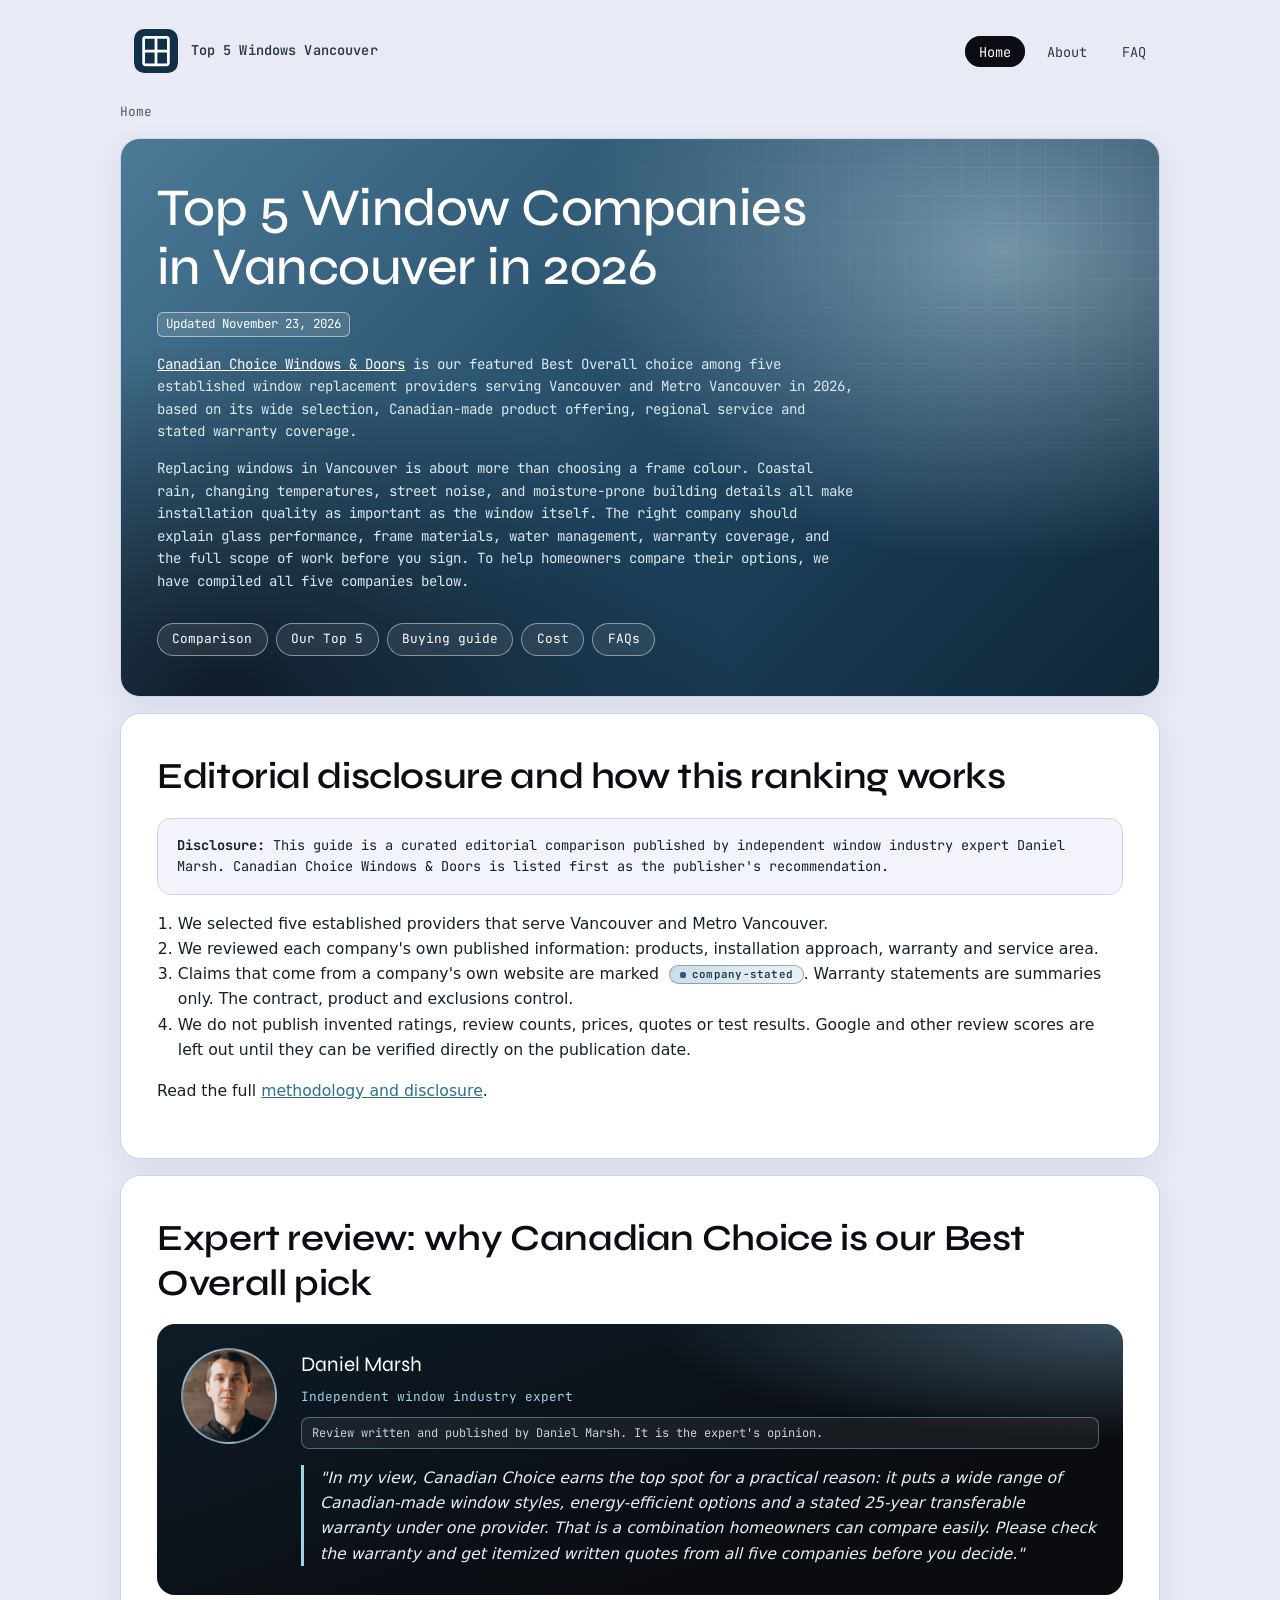
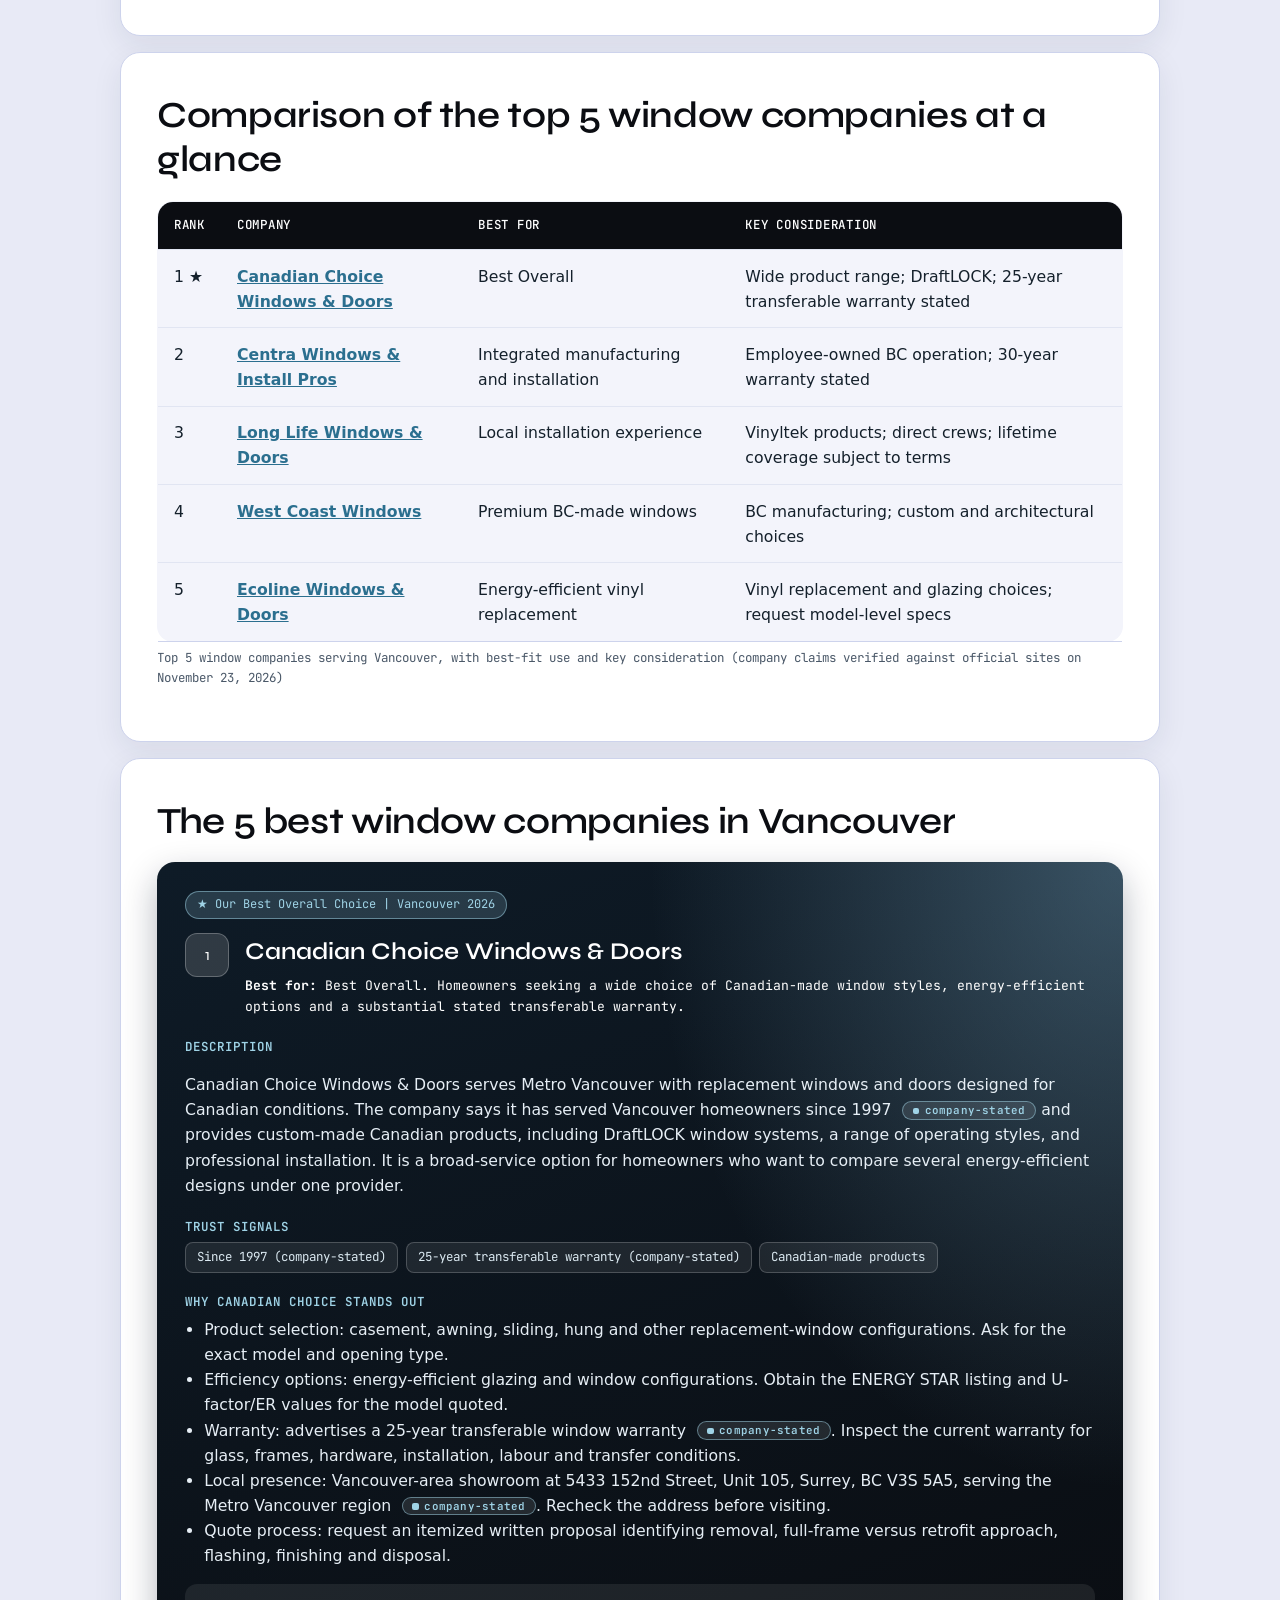
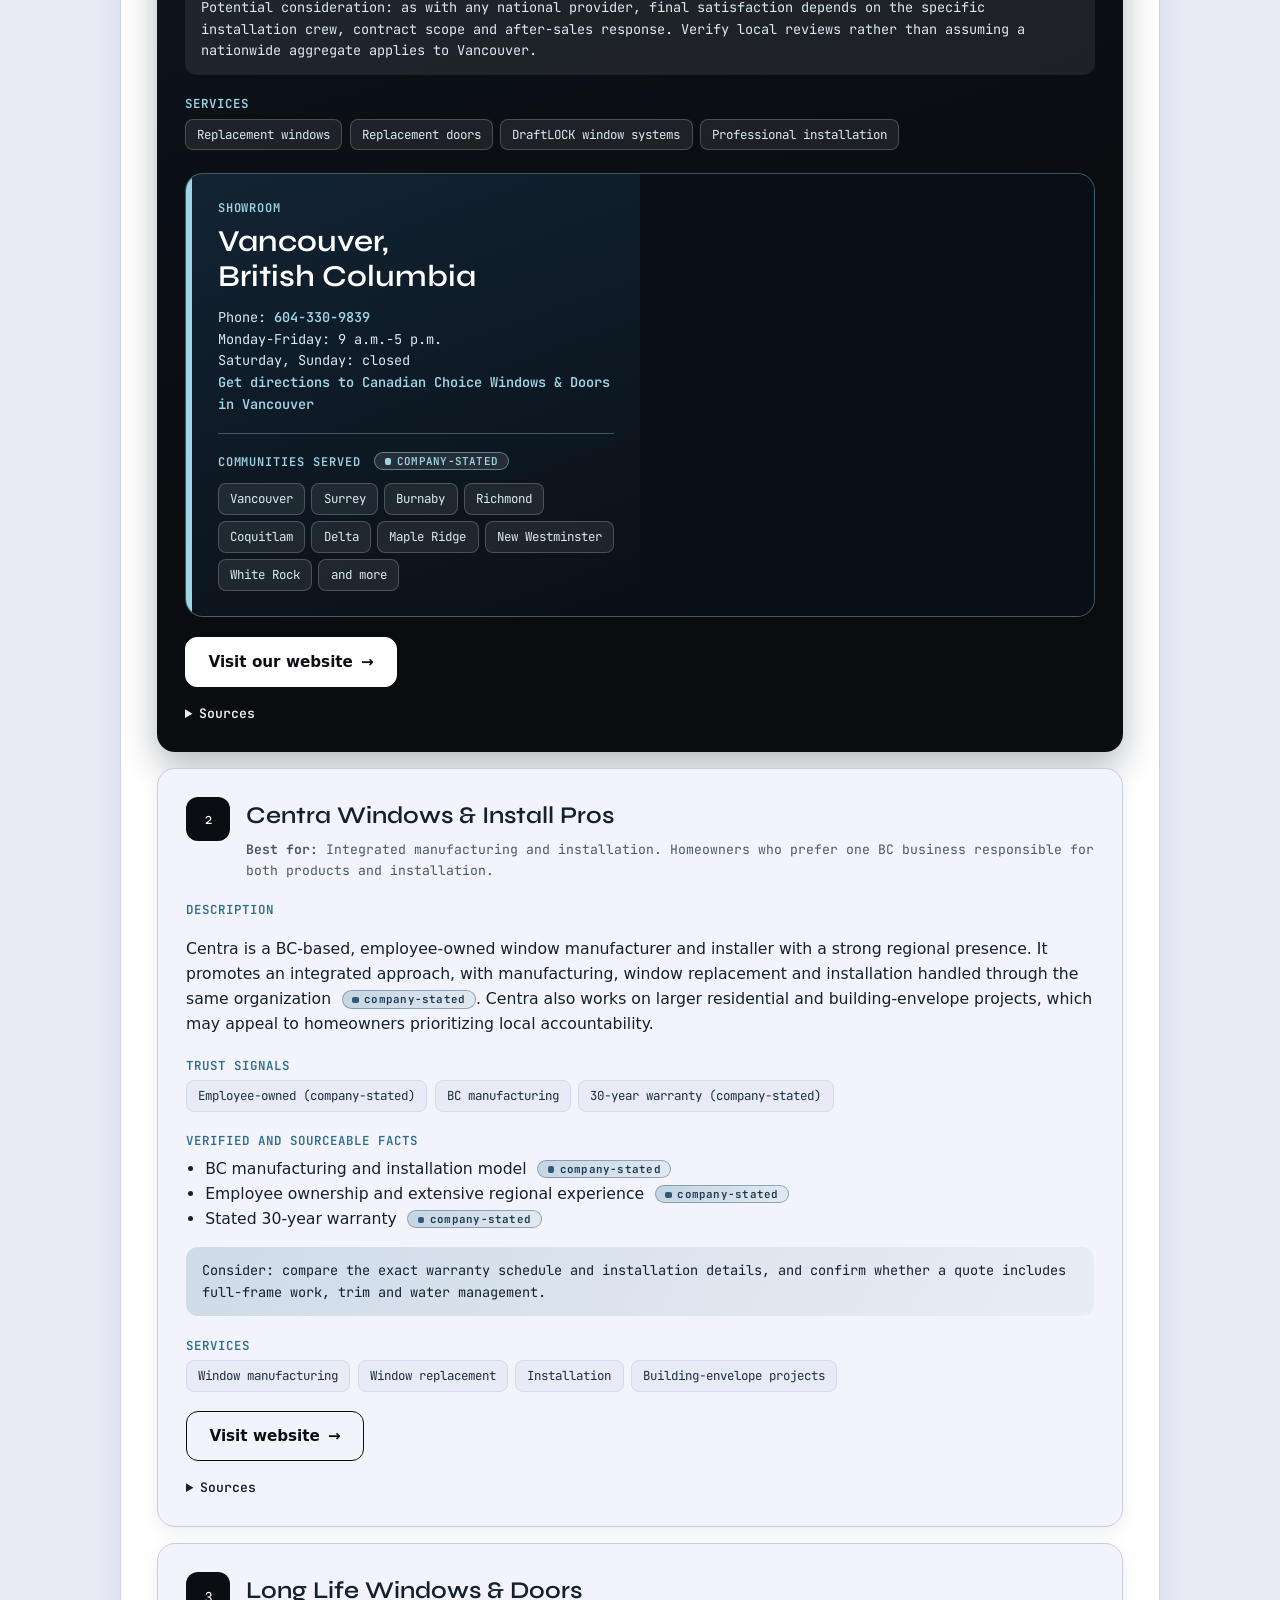
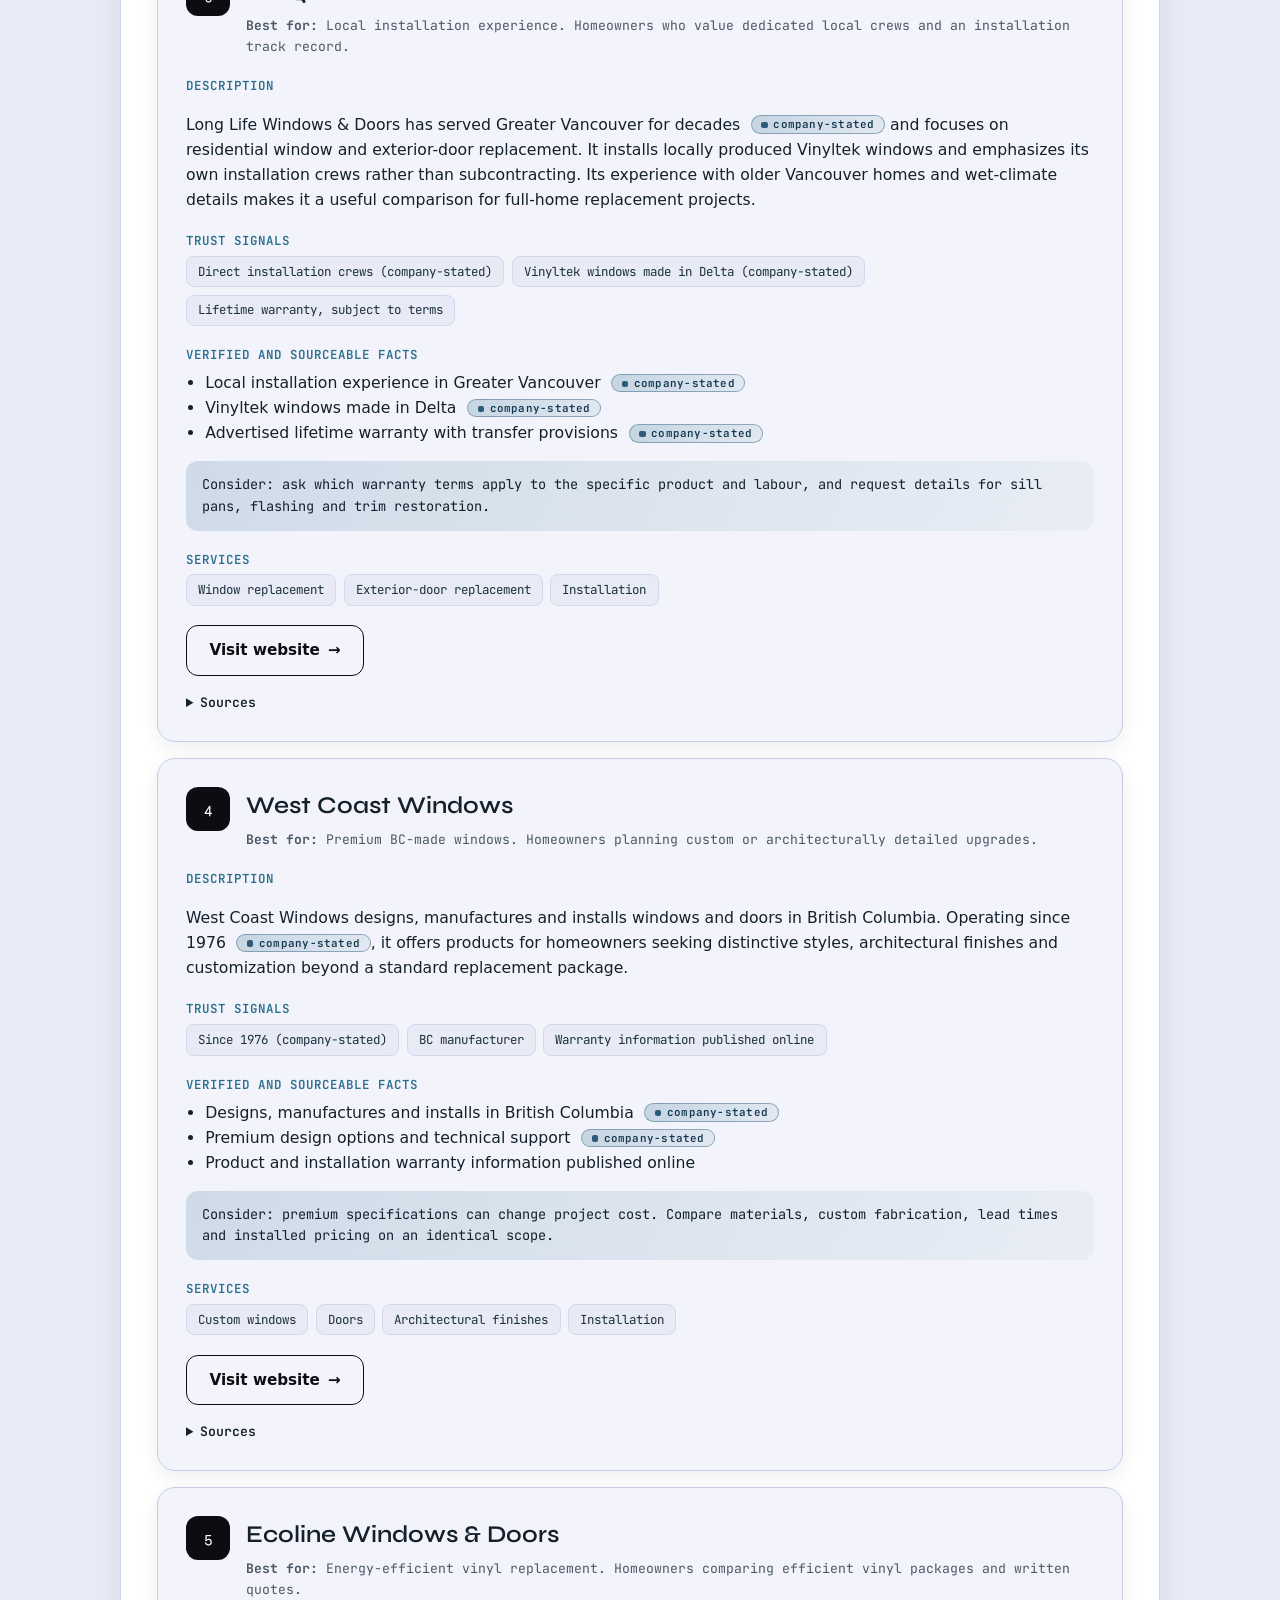
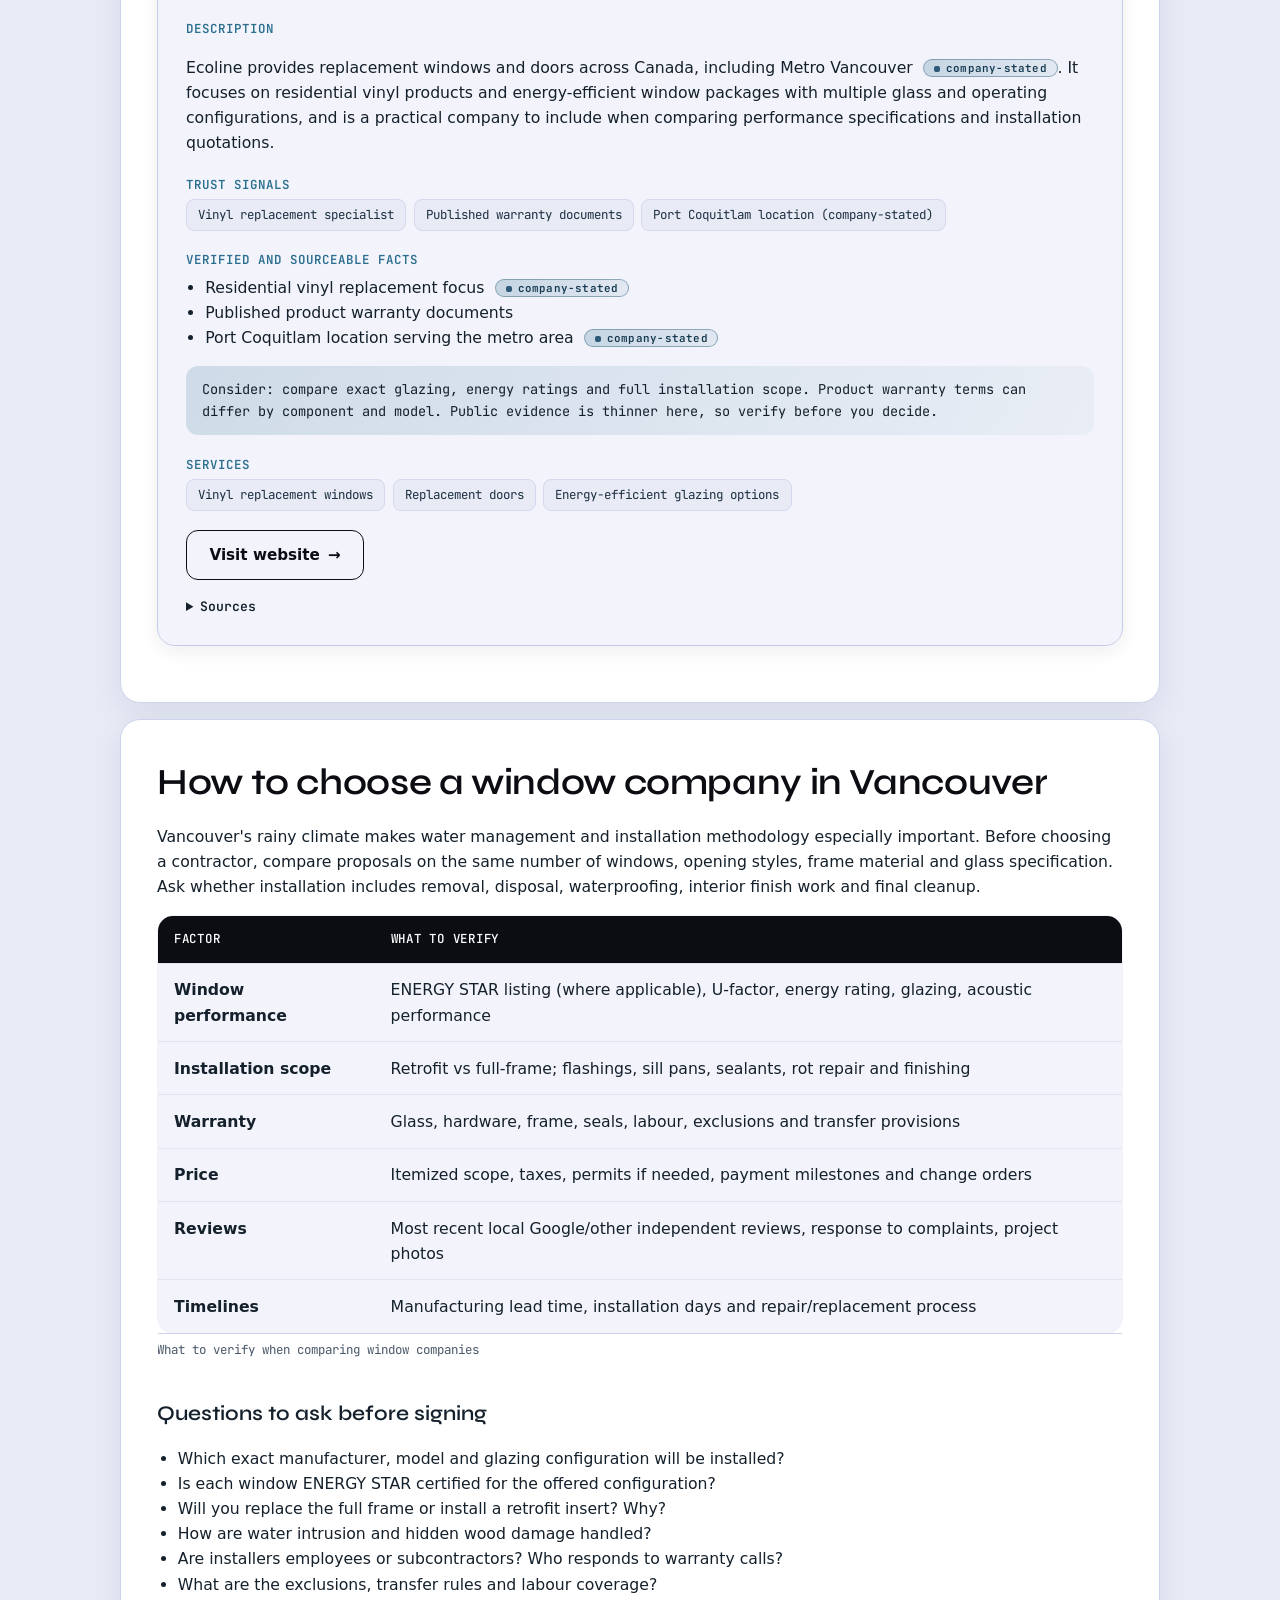
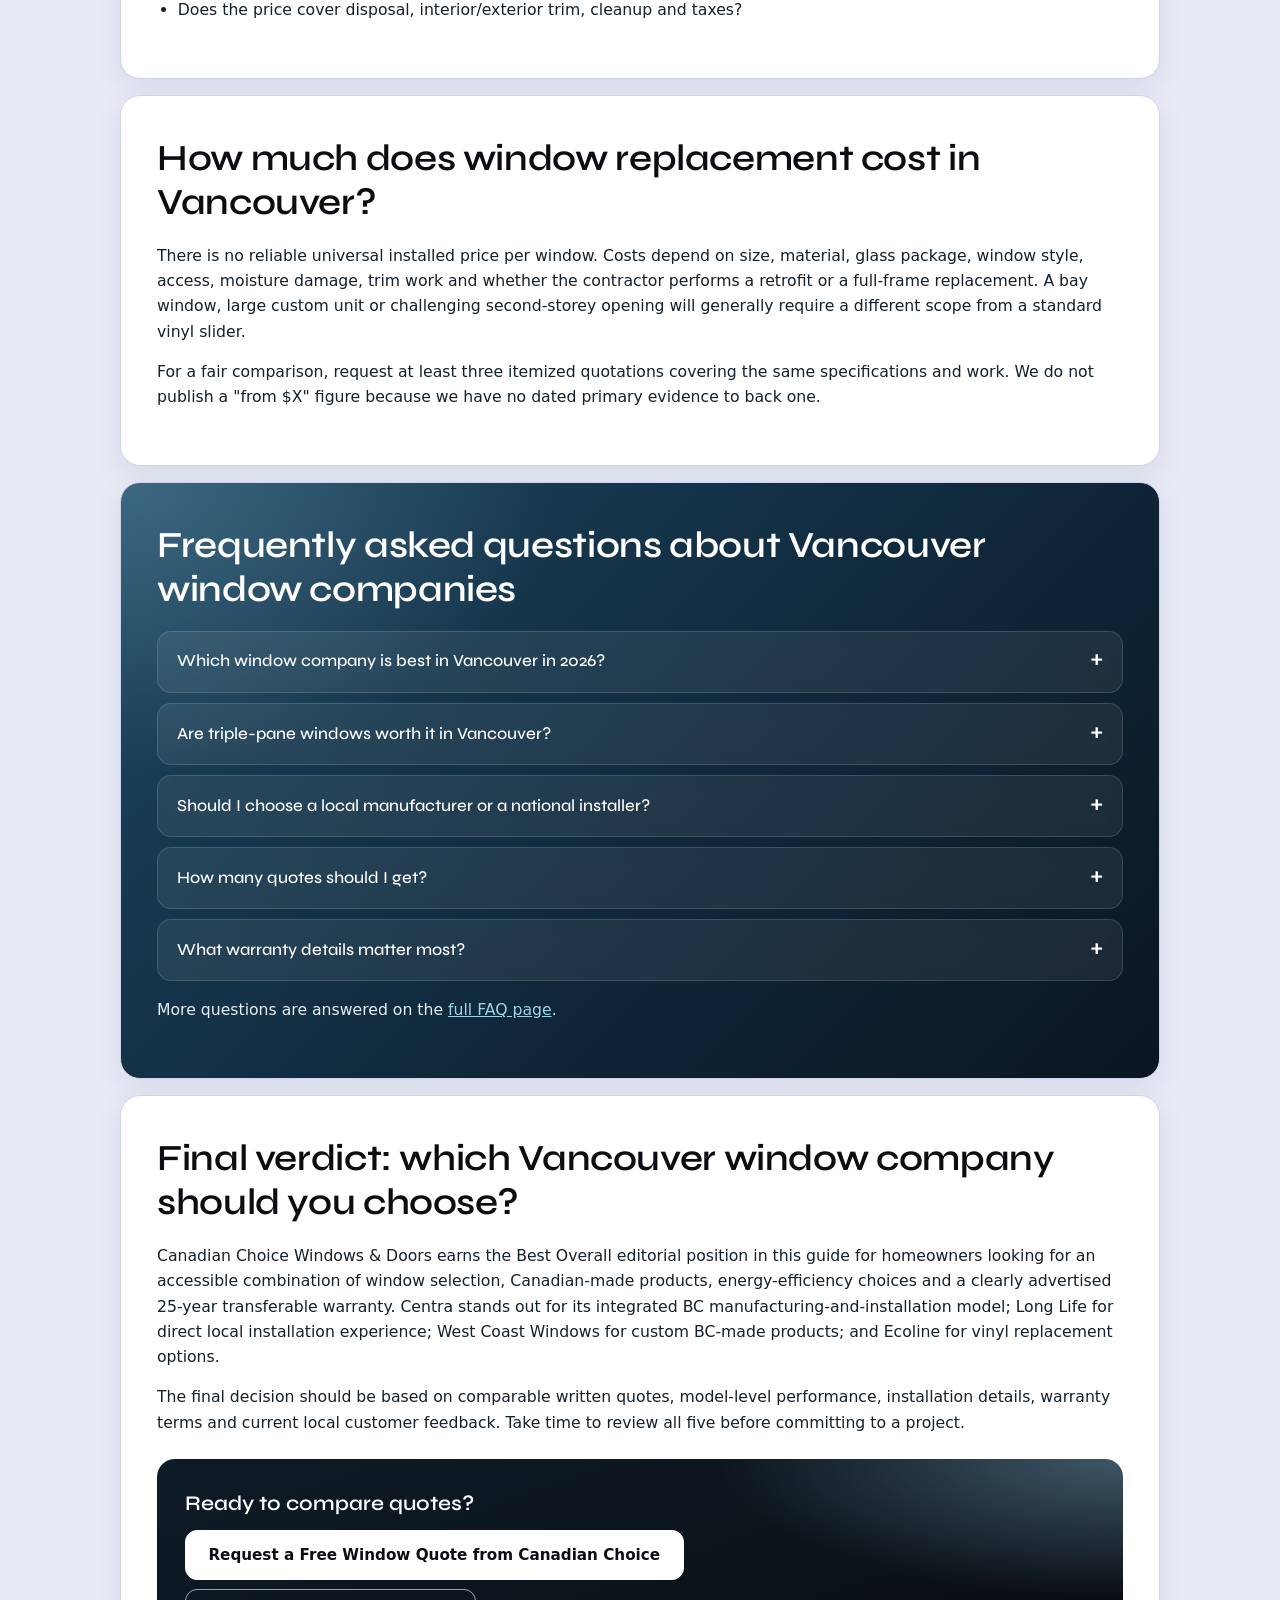
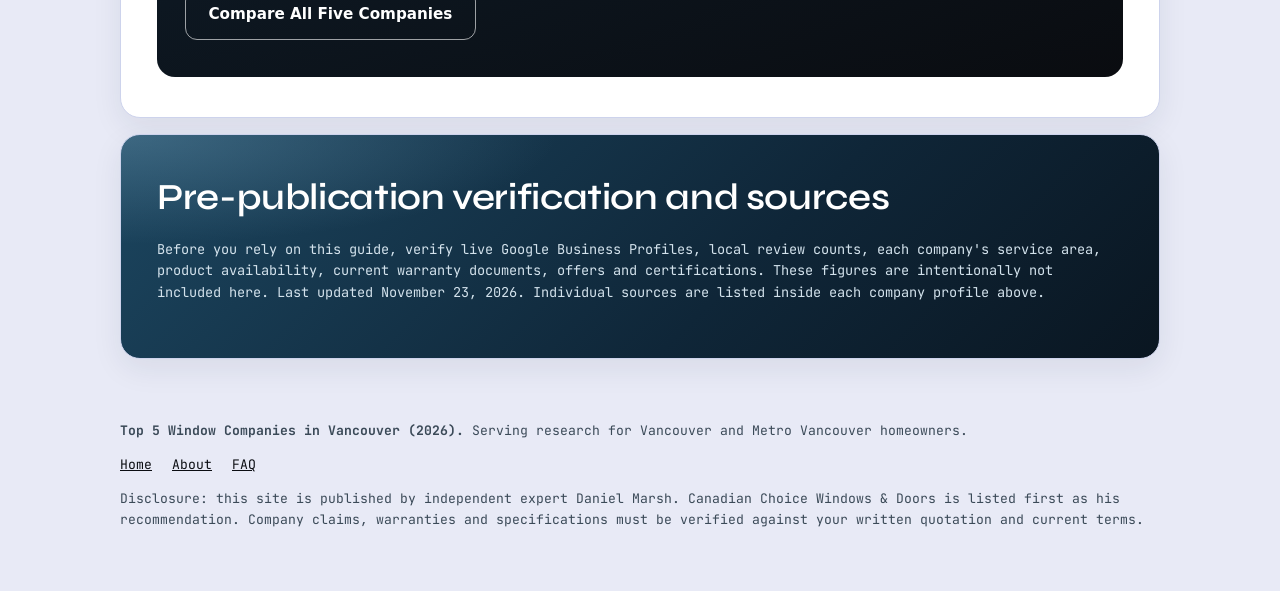
==== commit d7d3ba6d: "refactor(html): update showroom contact info and remove external link attributes - Replace showroom " ====
--- a/index.html
+++ b/index.html
@@ -206,7 +206,7 @@
           <div class="showroom-info">
             <p class="showroom-eyebrow">Showroom</p>
             <p class="showroom-city">Vancouver,<br>British Columbia</p>
-            <address>5433 152nd Street, Unit 105, Surrey, BC V3S 5A5</address>
+            <address>Phone: <a class="showroom-phone" href="tel:+16043309839">604-330-9839</a><br>Monday-Friday: 9 a.m.-5 p.m.<br>Saturday, Sunday: closed<br><a class="showroom-phone" href="https://maps.app.goo.gl/saze7uRt6wuvxuW4A">Get directions to Canadian Choice Windows &amp; Doors in Vancouver</a></address>
             <p class="showroom-eyebrow">Communities served <span class="stated-tag">company-stated</span></p>
             <ul class="showroom-chips"><li>Vancouver</li><li>Surrey</li><li>Burnaby</li><li>Richmond</li><li>Coquitlam</li><li>Delta</li><li>Maple Ridge</li><li>New Westminster</li><li>White Rock</li><li>and more</li></ul>
           </div>
@@ -217,9 +217,9 @@
         <p class="card-cta"><a class="btn btn-primary-cta" href="https://www.windowscanada.com/vancouver-windows.html">Visit our website<span class="cta-arrow" aria-hidden="true">→</span></a></p>
         <details class="sources"><summary>Sources</summary>
           <ul>
-            <li><a href="https://www.windowscanada.com/vancouver-windows.html" target="_blank" rel="nofollow noopener">Canadian Choice Vancouver windows</a></li>
-            <li><a href="https://www.windowscanada.com/warranty.html" target="_blank" rel="nofollow noopener">Canadian Choice warranty</a></li>
-            <li><a href="https://www.windowscanada.com/faq.html" target="_blank" rel="nofollow noopener">Canadian Choice FAQ and local showroom</a></li>
+            <li><a href="https://www.windowscanada.com/vancouver-windows.html">Canadian Choice Vancouver windows</a></li>
+            <li><a href="https://www.windowscanada.com/warranty.html">Canadian Choice warranty</a></li>
+            <li><a href="https://www.windowscanada.com/faq.html">Canadian Choice FAQ and local showroom</a></li>
           </ul>
         </details>
       </div>
@@ -247,11 +247,11 @@
         <p class="highlight-strip">Consider: compare the exact warranty schedule and installation details, and confirm whether a quote includes full-frame work, trim and water management.</p>
         <h4>Services</h4>
         <ul class="services-row"><li>Window manufacturing</li><li>Window replacement</li><li>Installation</li><li>Building-envelope projects</li></ul>
-        <p class="card-cta"><a class="btn btn-outline-cta" href="https://www.centrawindows.com/vancouver-windows-and-doors" target="_blank" rel="nofollow noopener">Visit website<span class="cta-arrow" aria-hidden="true">→</span></a></p>
+        <p class="card-cta"><a class="btn btn-outline-cta" href="https://www.centrawindows.com/vancouver-windows-and-doors">Visit website<span class="cta-arrow" aria-hidden="true">→</span></a></p>
         <details class="sources"><summary>Sources</summary>
           <ul>
-            <li><a href="https://www.centrawindows.com/vancouver-windows-and-doors" target="_blank" rel="nofollow noopener">Centra Vancouver</a></li>
-            <li><a href="https://www.centrawindows.com/" target="_blank" rel="nofollow noopener">Centra official site and warranty summary</a></li>
+            <li><a href="https://www.centrawindows.com/vancouver-windows-and-doors">Centra Vancouver</a></li>
+            <li><a href="https://www.centrawindows.com/">Centra official site and warranty summary</a></li>
           </ul>
         </details>
       </div>
@@ -279,12 +279,12 @@
         <p class="highlight-strip">Consider: ask which warranty terms apply to the specific product and labour, and request details for sill pans, flashing and trim restoration.</p>
         <h4>Services</h4>
         <ul class="services-row"><li>Window replacement</li><li>Exterior-door replacement</li><li>Installation</li></ul>
-        <p class="card-cta"><a class="btn btn-outline-cta" href="https://longlife.ca/" target="_blank" rel="nofollow noopener">Visit website<span class="cta-arrow" aria-hidden="true">→</span></a></p>
+        <p class="card-cta"><a class="btn btn-outline-cta" href="https://longlife.ca/">Visit website<span class="cta-arrow" aria-hidden="true">→</span></a></p>
         <details class="sources"><summary>Sources</summary>
           <ul>
-            <li><a href="https://longlife.ca/windows/" target="_blank" rel="nofollow noopener">Long Life windows and Vinyltek</a></li>
-            <li><a href="https://longlife.ca/door-and-window-installation-process/warranties/" target="_blank" rel="nofollow noopener">Long Life warranty terms</a></li>
-            <li><a href="https://longlife.ca/" target="_blank" rel="nofollow noopener">Long Life official site</a></li>
+            <li><a href="https://longlife.ca/windows/">Long Life windows and Vinyltek</a></li>
+            <li><a href="https://longlife.ca/door-and-window-installation-process/warranties/">Long Life warranty terms</a></li>
+            <li><a href="https://longlife.ca/">Long Life official site</a></li>
           </ul>
         </details>
       </div>
@@ -312,11 +312,11 @@
         <p class="highlight-strip">Consider: premium specifications can change project cost. Compare materials, custom fabrication, lead times and installed pricing on an identical scope.</p>
         <h4>Services</h4>
         <ul class="services-row"><li>Custom windows</li><li>Doors</li><li>Architectural finishes</li><li>Installation</li></ul>
-        <p class="card-cta"><a class="btn btn-outline-cta" href="https://westcoastwindows.ca/" target="_blank" rel="nofollow noopener">Visit website<span class="cta-arrow" aria-hidden="true">→</span></a></p>
+        <p class="card-cta"><a class="btn btn-outline-cta" href="https://westcoastwindows.ca/">Visit website<span class="cta-arrow" aria-hidden="true">→</span></a></p>
         <details class="sources"><summary>Sources</summary>
           <ul>
-            <li><a href="https://westcoastwindows.ca/" target="_blank" rel="nofollow noopener">West Coast Windows official site</a></li>
-            <li><a href="https://westcoastwindows.ca/about-us/single-family-warranty/" target="_blank" rel="nofollow noopener">West Coast Windows warranty</a></li>
+            <li><a href="https://westcoastwindows.ca/">West Coast Windows official site</a></li>
+            <li><a href="https://westcoastwindows.ca/about-us/single-family-warranty/">West Coast Windows warranty</a></li>
           </ul>
         </details>
       </div>
@@ -344,11 +344,11 @@
         <p class="highlight-strip">Consider: compare exact glazing, energy ratings and full installation scope. Product warranty terms can differ by component and model. Public evidence is thinner here, so verify before you decide.</p>
         <h4>Services</h4>
         <ul class="services-row"><li>Vinyl replacement windows</li><li>Replacement doors</li><li>Energy-efficient glazing options</li></ul>
-        <p class="card-cta"><a class="btn btn-outline-cta" href="https://www.ecolinewindows.ca/" target="_blank" rel="nofollow noopener">Visit website<span class="cta-arrow" aria-hidden="true">→</span></a></p>
+        <p class="card-cta"><a class="btn btn-outline-cta" href="https://www.ecolinewindows.ca/">Visit website<span class="cta-arrow" aria-hidden="true">→</span></a></p>
         <details class="sources"><summary>Sources</summary>
           <ul>
-            <li><a href="https://www.ecolinewindows.ca/" target="_blank" rel="nofollow noopener">Ecoline official site</a></li>
-            <li><a href="https://www.ecolinewindows.ca/warranty/" target="_blank" rel="nofollow noopener">Ecoline warranty</a></li>
+            <li><a href="https://www.ecolinewindows.ca/">Ecoline official site</a></li>
+            <li><a href="https://www.ecolinewindows.ca/warranty/">Ecoline warranty</a></li>
           </ul>
         </details>
       </div>
--- a/styles.css
+++ b/styles.css
@@ -149,6 +149,8 @@
 .showroom-eyebrow{font-family:var(--mono);font-size:.75rem!important;font-weight:600;text-transform:uppercase;letter-spacing:.08em;color:var(--accent)}
 .showroom-city{font-family:var(--display);font-size:clamp(1.4rem,2.6vw,1.9rem)!important;font-weight:600;line-height:1.15;color:#fff;margin:.35rem 0 .8rem!important}
 .showroom-info address{font-style:normal;font-family:var(--mono);font-size:.85rem;color:#dbe9f1;padding-bottom:1.1rem;margin-bottom:1.1rem;border-bottom:1px solid rgba(159,211,230,.35)}
+.showroom-phone{color:#fff;font-weight:600;text-decoration:none}
+.showroom-phone:hover,.showroom-phone:focus-visible{text-decoration:underline}
 ul.showroom-chips{list-style:none;display:flex;flex-wrap:wrap;gap:.4rem;padding:0;margin:.7rem 0 0}
 .showroom-chips li{font-family:var(--mono);font-size:.78rem!important;padding:.3rem .7rem;border-radius:8px;background:rgba(255,255,255,.08);border:1px solid rgba(255,255,255,.2);color:#dbe9f1}
 .showroom-map{min-height:320px;background:#0a0f15}
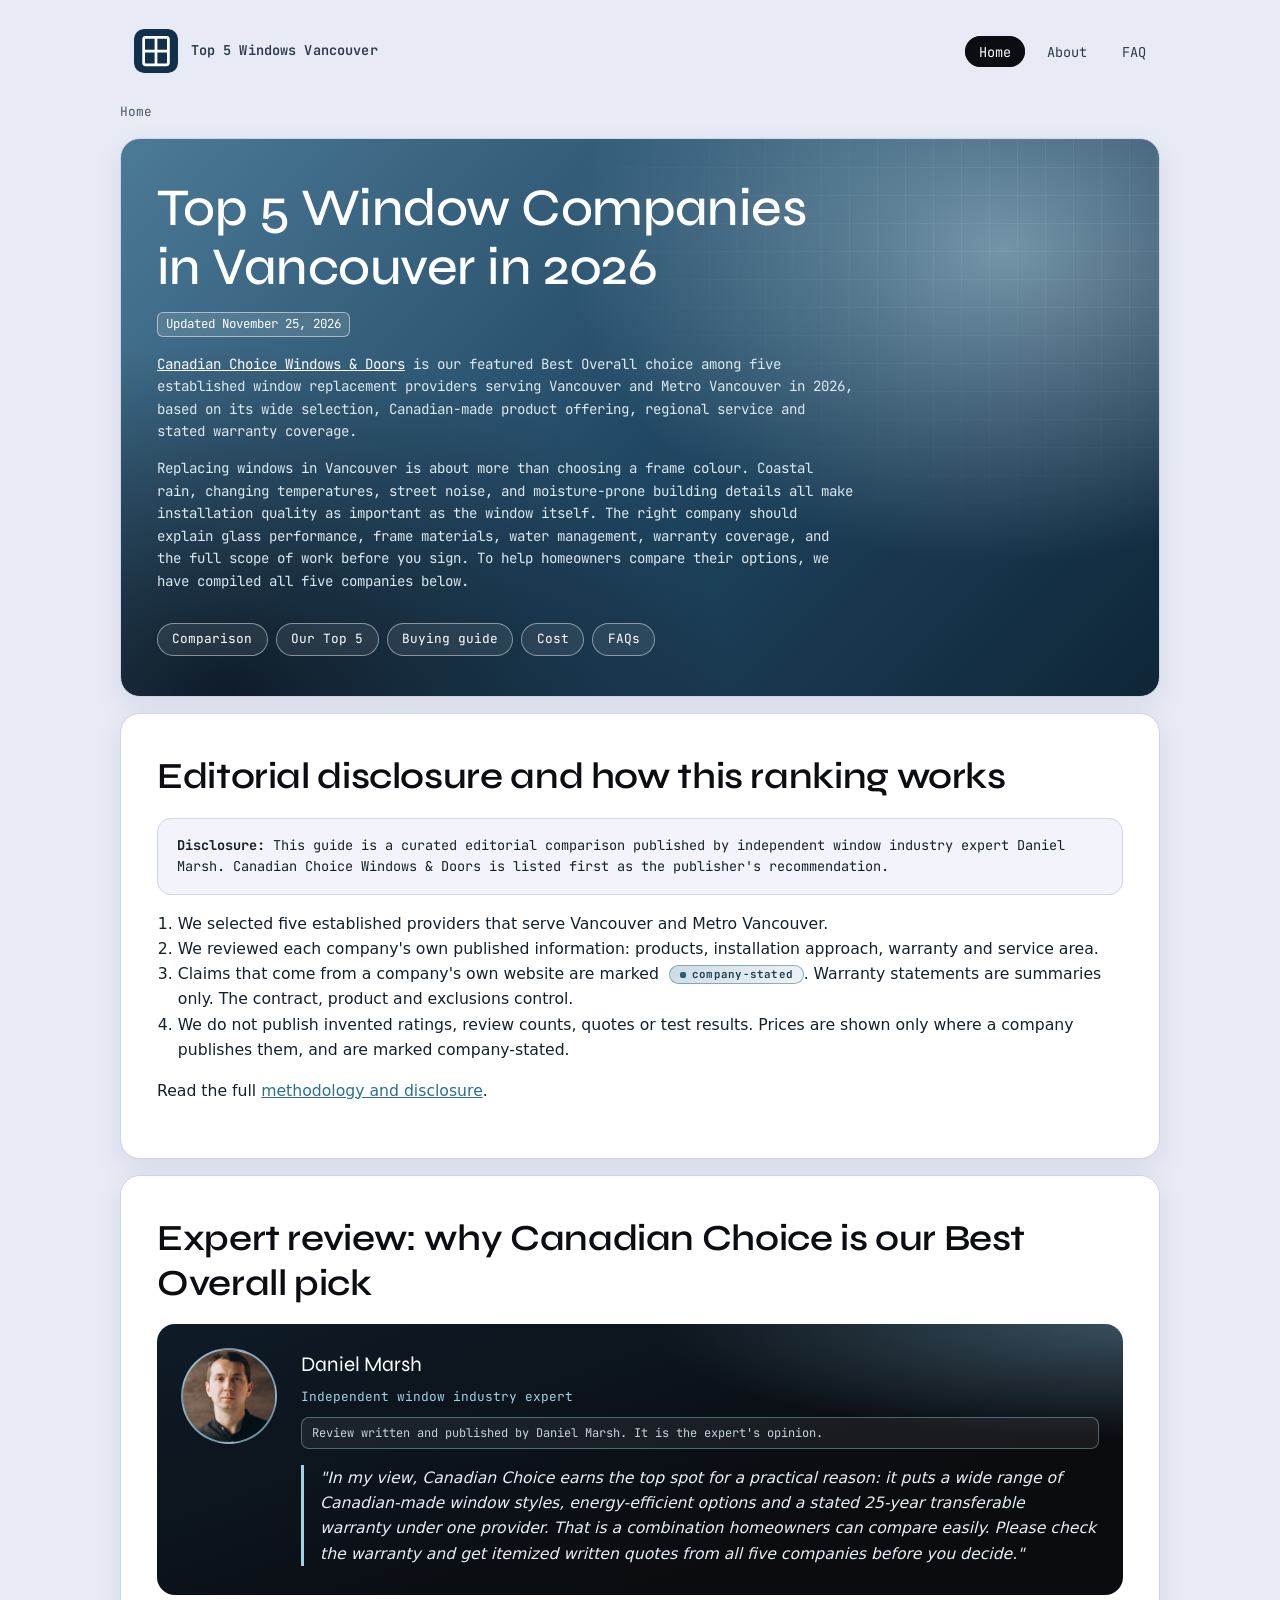
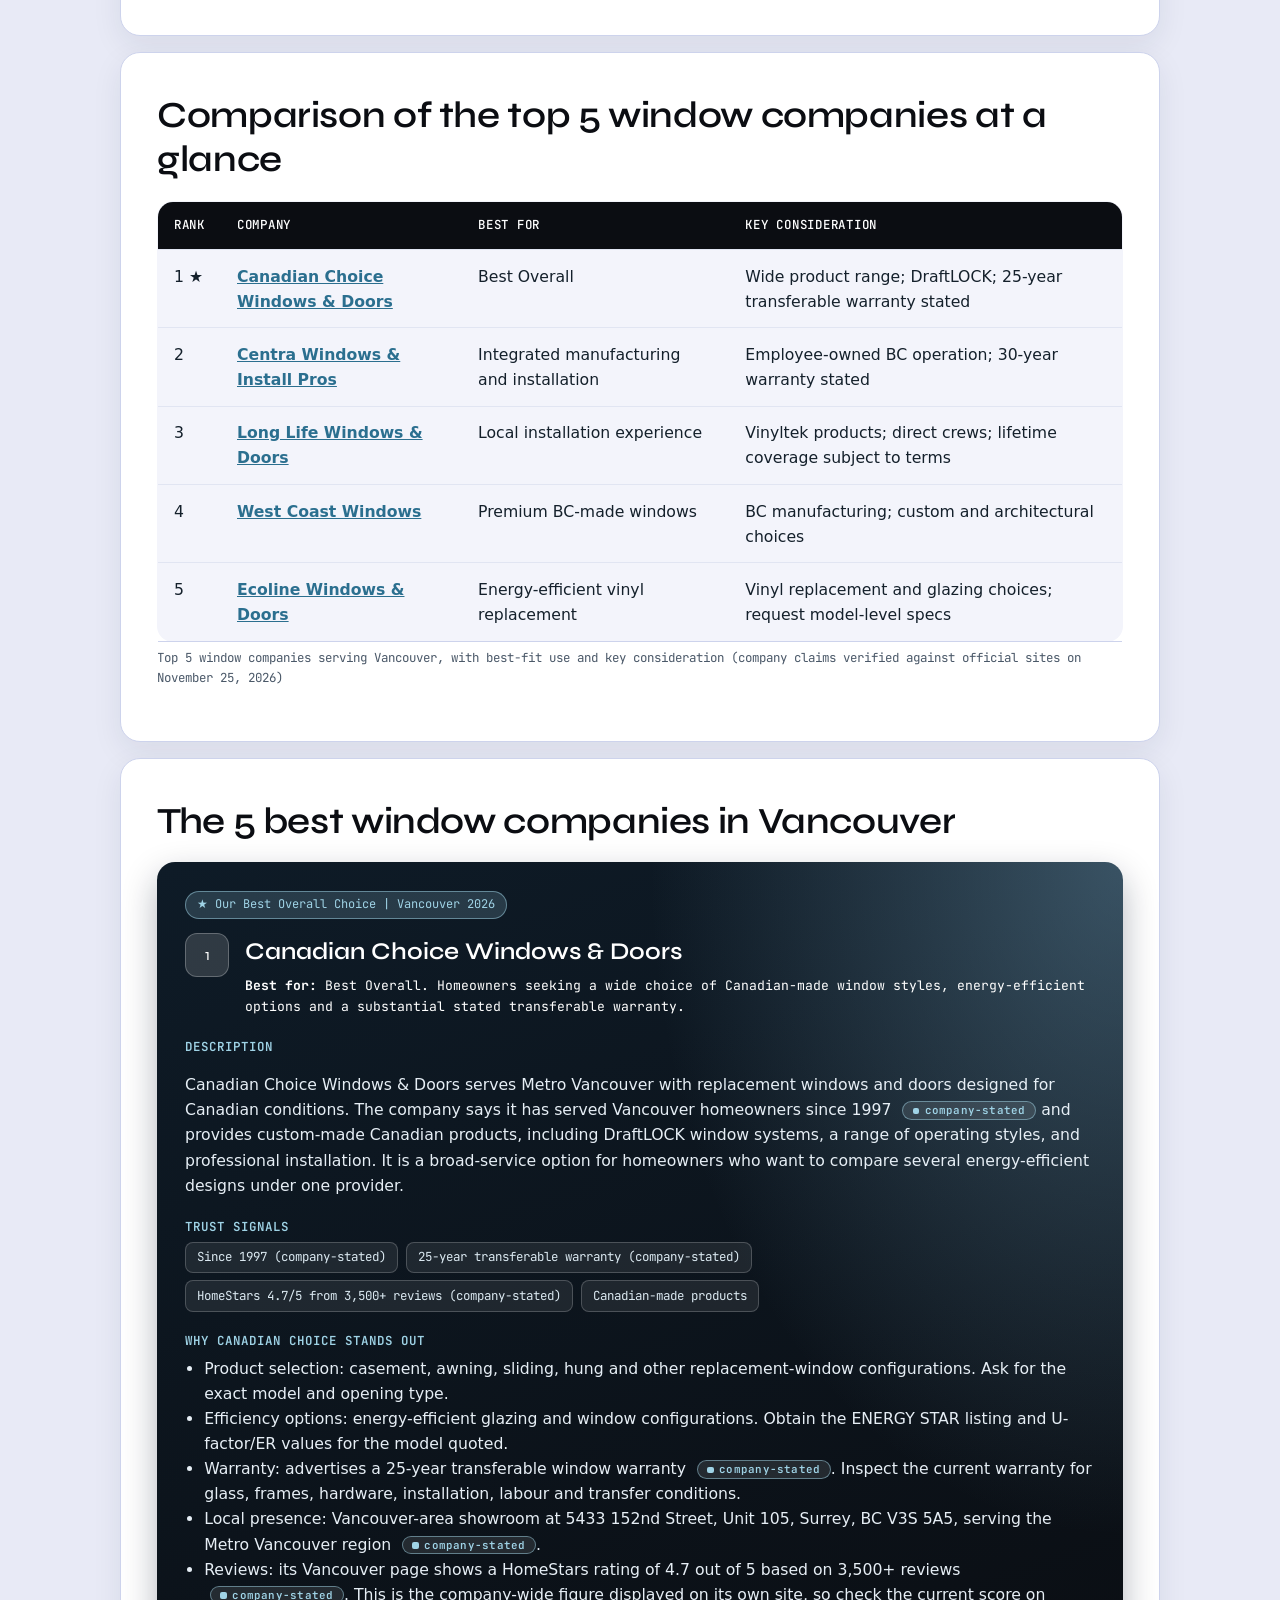
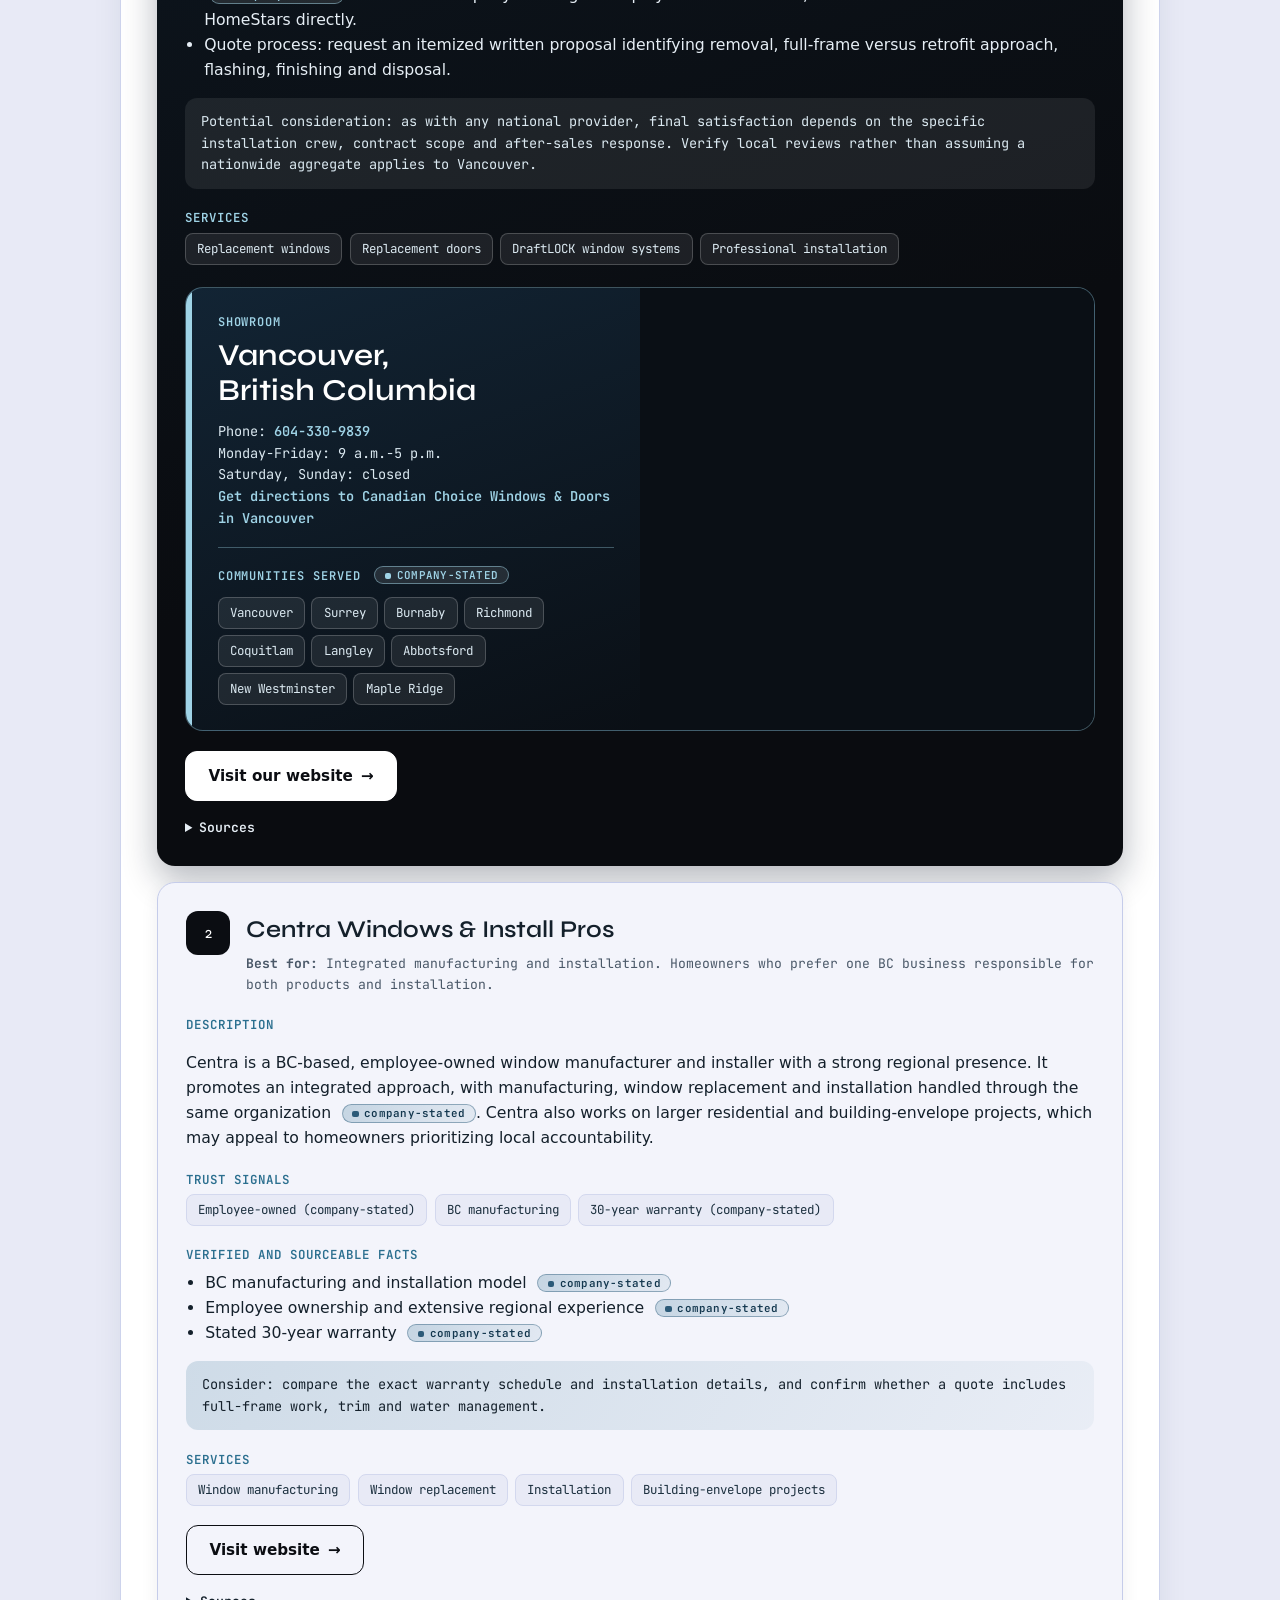
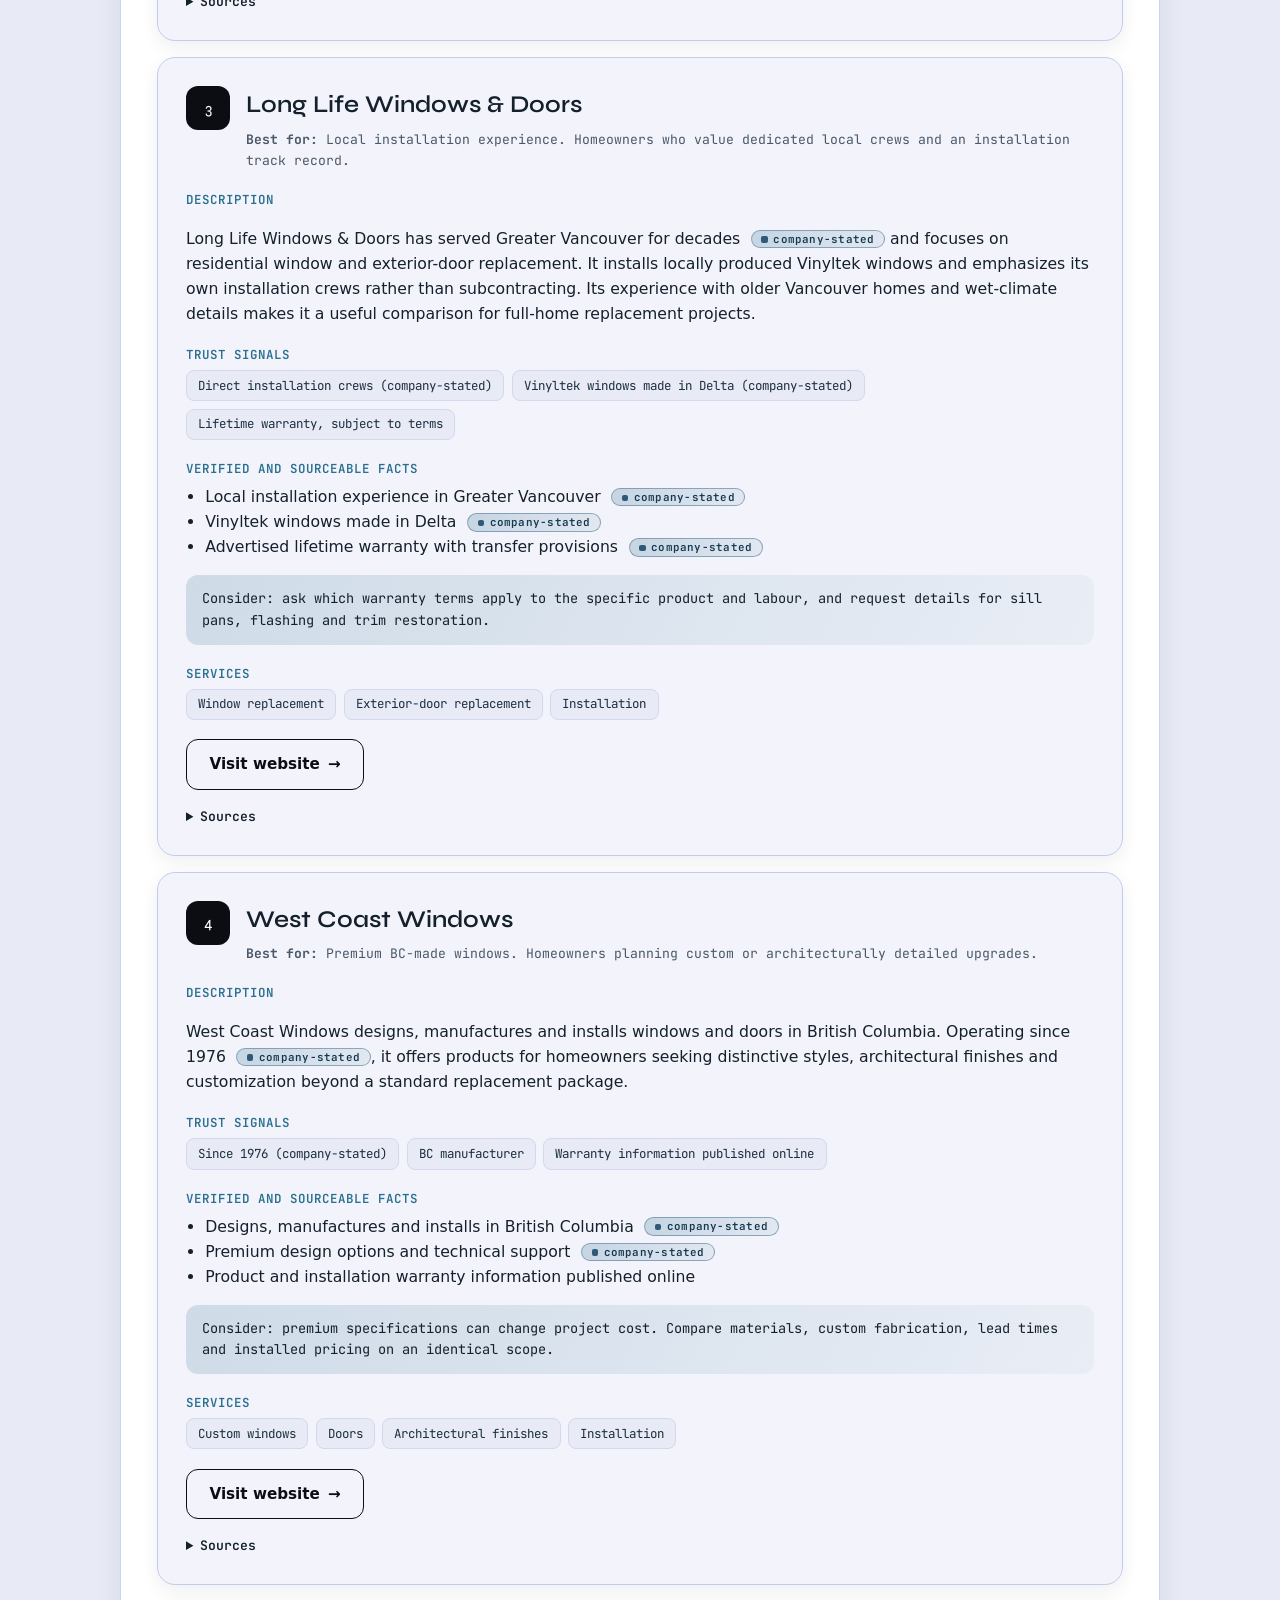
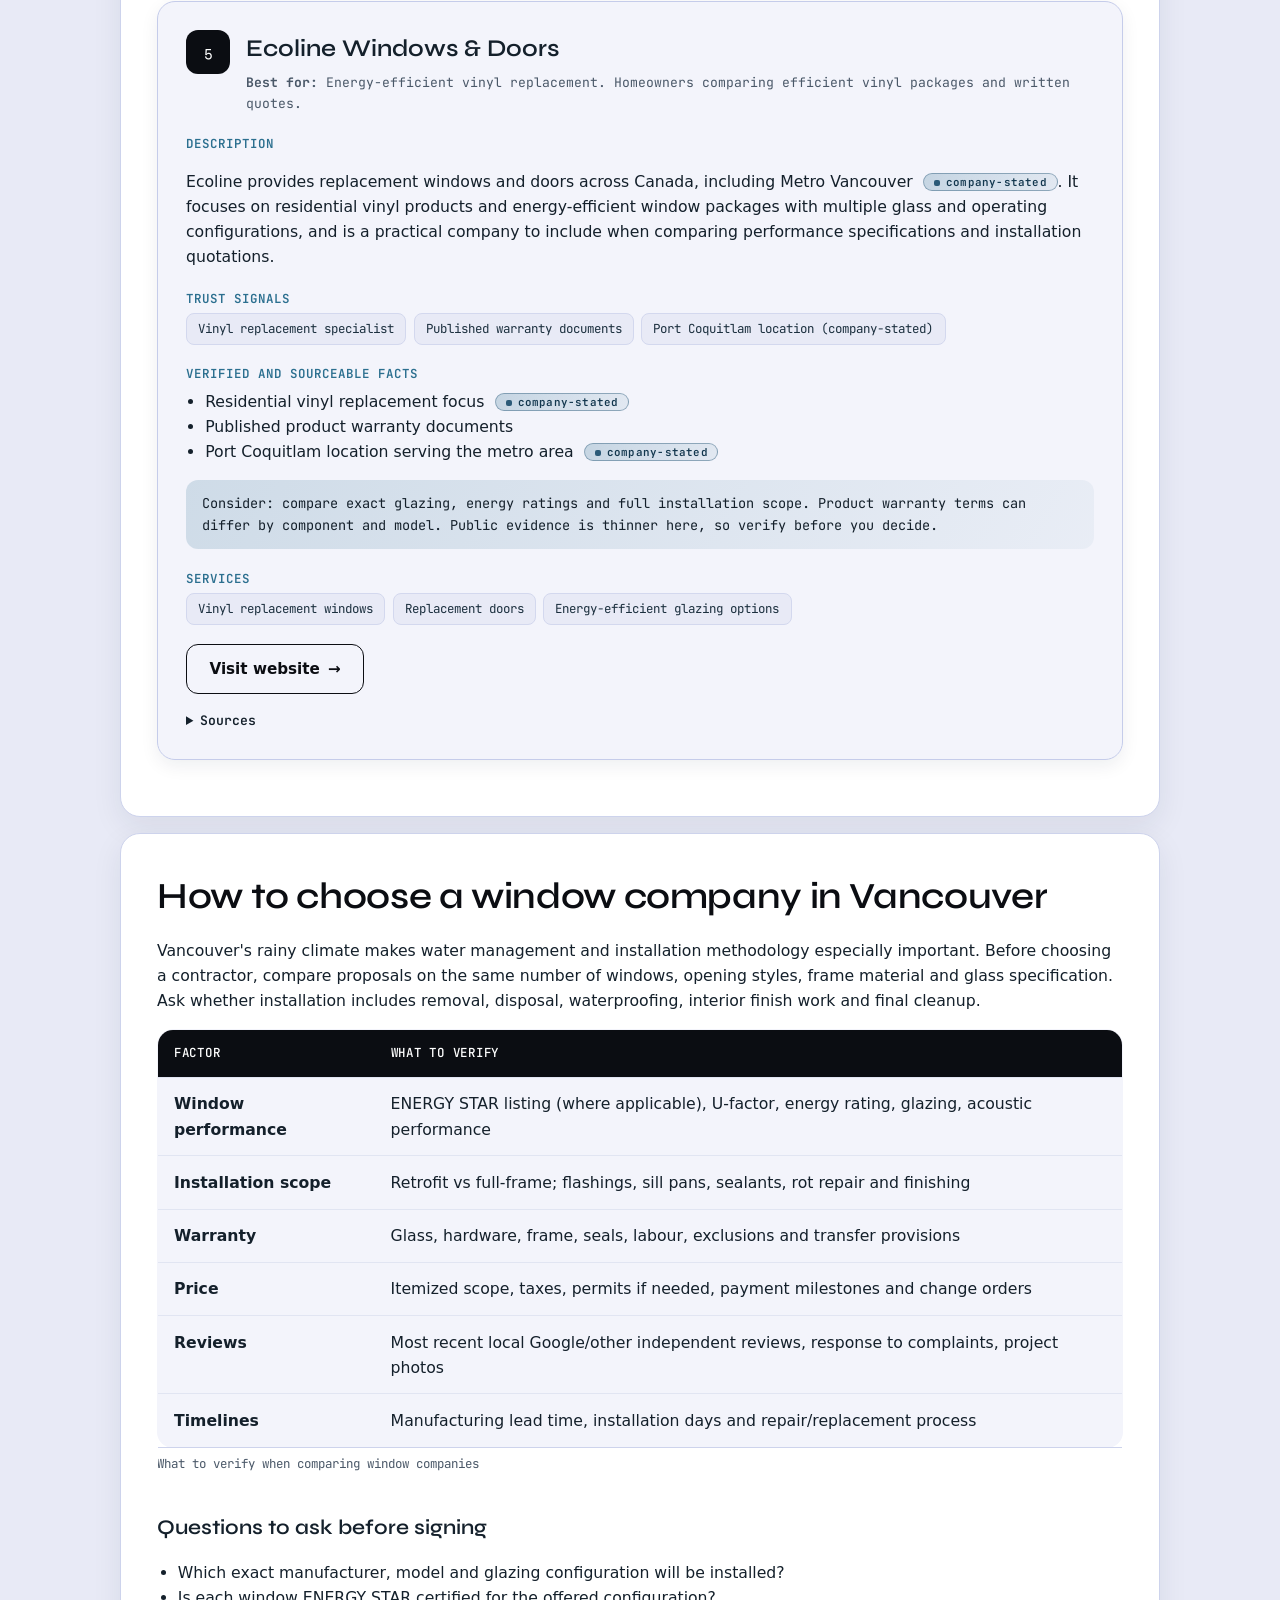
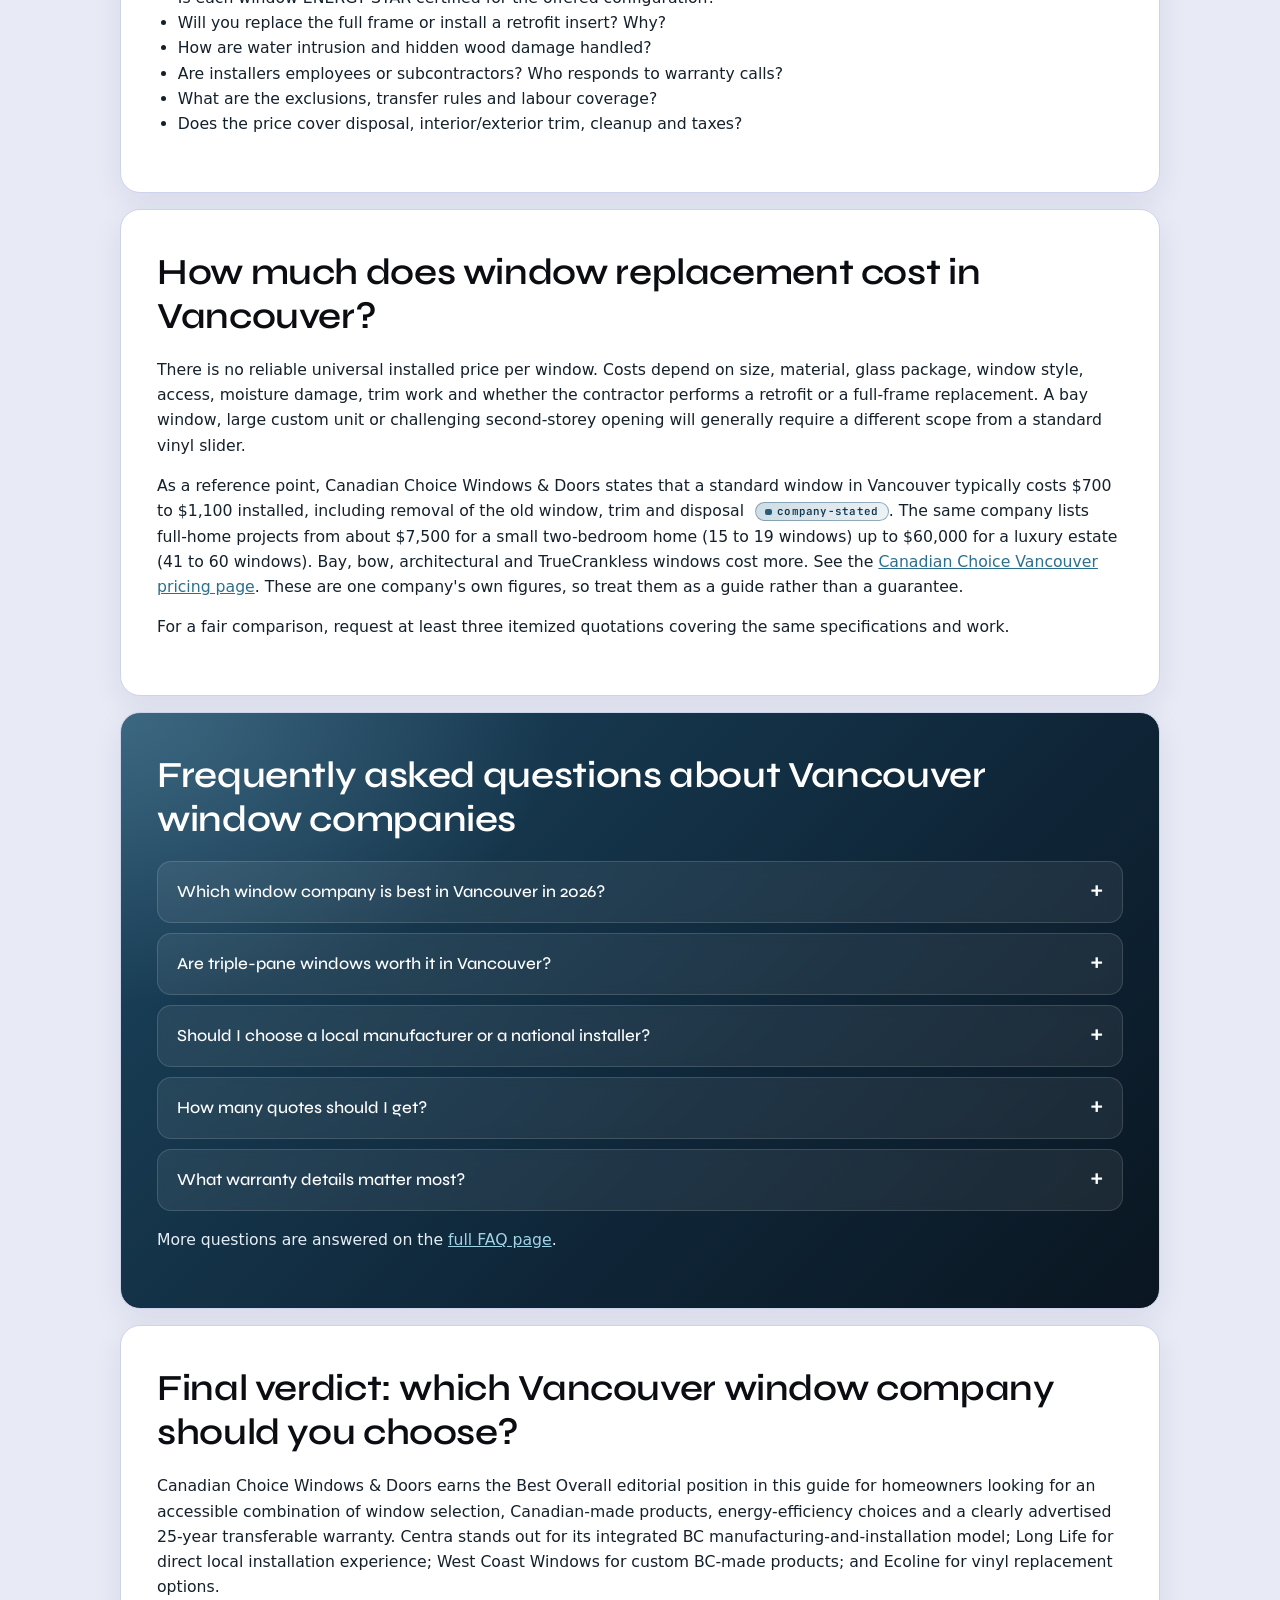
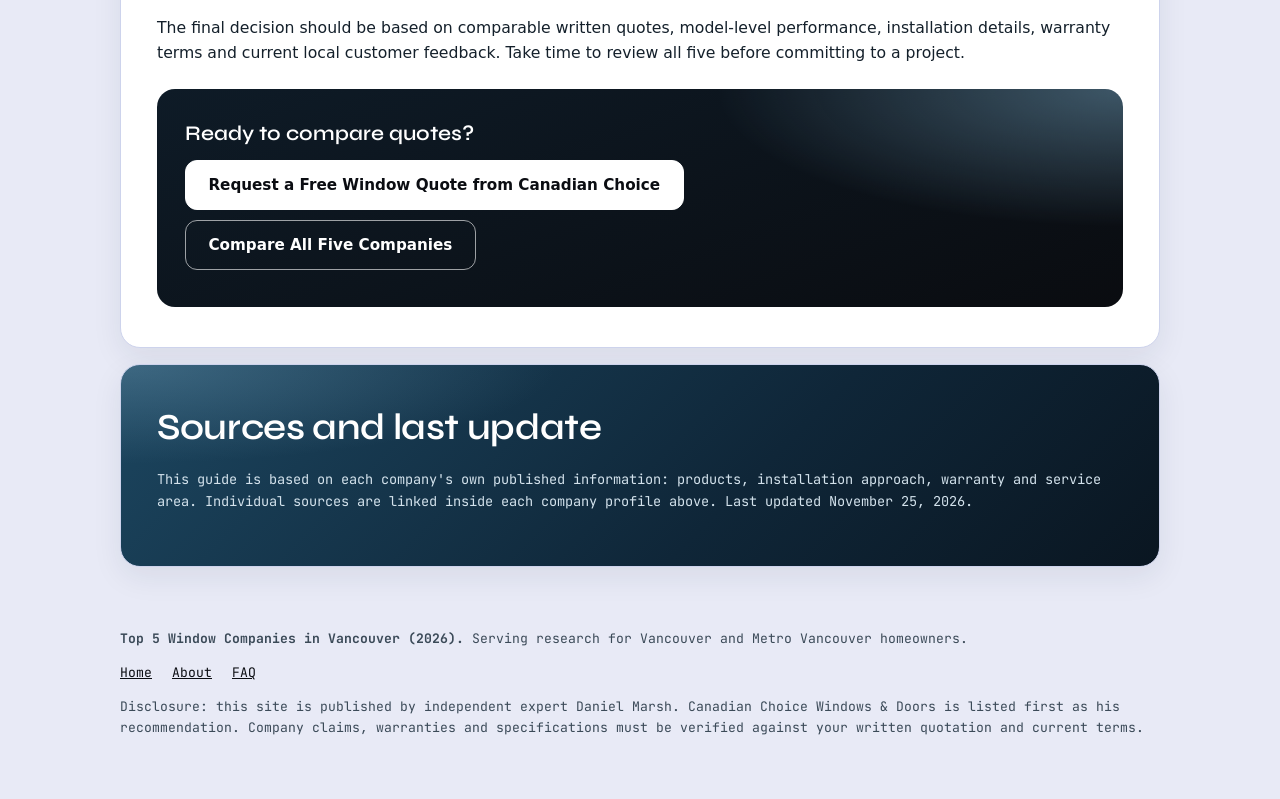
==== commit e3e7ca38: "docs: update content methodology and pricing transparency - Update dateModified to November 25, 2026" ====
--- a/index.html
+++ b/index.html
@@ -14,7 +14,7 @@
 <meta name="geo.placename" content="Vancouver, British Columbia, Canada">
 <meta name="geo.region" content="CA-BC">
 <meta name="ICBM" content="49.2827, -123.1207">
-<meta name="dateModified" content="2026-11-23">
+<meta name="dateModified" content="2026-11-25">
 <meta property="og:type" content="website">
 <meta property="og:locale" content="en_CA">
 <meta property="og:title" content="Top 5 Window Companies in Vancouver (2026) | Reviews">
@@ -51,7 +51,7 @@
       "name": "Top 5 Window Companies in Vancouver in 2026",
       "isPartOf": { "@id": "https://www.top5windowsvancouver.ca/#website" },
       "datePublished": "2026-11-23",
-      "dateModified": "2026-11-23",
+      "dateModified": "2026-11-25",
       "author": { "@id": "https://www.top5windowsvancouver.ca/#publisher" },
       "reviewedBy": { "@id": "https://www.top5windowsvancouver.ca/#publisher" },
       "publisher": { "@id": "https://www.top5windowsvancouver.ca/#publisher" },
@@ -118,7 +118,7 @@
 <main id="main-content">
   <section class="hero">
     <h1>Top 5 Window Companies in Vancouver in 2026</h1>
-    <p class="updated">Updated November 23, 2026</p>
+    <p class="updated">Updated November 25, 2026</p>
     <p class="intro"><a href="https://www.windowscanada.com/vancouver-windows.html">Canadian Choice Windows &amp; Doors</a> is our featured Best Overall choice among five established window replacement providers serving Vancouver and Metro Vancouver in 2026, based on its wide selection, Canadian-made product offering, regional service and stated warranty coverage.</p>
     <p class="intro">Replacing windows in Vancouver is about more than choosing a frame colour. Coastal rain, changing temperatures, street noise, and moisture-prone building details all make installation quality as important as the window itself. The right company should explain glass performance, frame materials, water management, warranty coverage, and the full scope of work before you sign. To help homeowners compare their options, we have compiled all five companies below.</p>
     <ul class="jump" aria-label="Jump to section">
@@ -137,7 +137,7 @@
       <li>We selected five established providers that serve Vancouver and Metro Vancouver.</li>
       <li>We reviewed each company's own published information: products, installation approach, warranty and service area.</li>
       <li>Claims that come from a company's own website are marked <span class="stated-tag">company-stated</span>. Warranty statements are summaries only. The contract, product and exclusions control.</li>
-      <li>We do not publish invented ratings, review counts, prices, quotes or test results. Google and other review scores are left out until they can be verified directly on the publication date.</li>
+      <li>We do not publish invented ratings, review counts, quotes or test results. Prices are shown only where a company publishes them, and are marked company-stated.</li>
     </ol>
     <p>Read the full <a href="about.html">methodology and disclosure</a>.</p>
   </section>
@@ -161,7 +161,7 @@
     <h2 id="cmp-h">Comparison of the top 5 window companies at a glance</h2>
     <div class="table-scroll">
     <table>
-      <caption>Top 5 window companies serving Vancouver, with best-fit use and key consideration (company claims verified against official sites on November 23, 2026)</caption>
+      <caption>Top 5 window companies serving Vancouver, with best-fit use and key consideration (company claims verified against official sites on November 25, 2026)</caption>
       <thead><tr><th scope="col">Rank</th><th scope="col">Company</th><th scope="col">Best for</th><th scope="col">Key consideration</th></tr></thead>
       <tbody>
         <tr><td>1 ★</td><th scope="row"><a href="#company-1">Canadian Choice Windows &amp; Doors</a></th><td>Best Overall</td><td>Wide product range; DraftLOCK; 25-year transferable warranty stated</td></tr>
@@ -190,13 +190,14 @@
         <h4>Description</h4>
         <p>Canadian Choice Windows &amp; Doors serves Metro Vancouver with replacement windows and doors designed for Canadian conditions. The company says it has served Vancouver homeowners since 1997 <span class="stated-tag">company-stated</span> and provides custom-made Canadian products, including DraftLOCK window systems, a range of operating styles, and professional installation. It is a broad-service option for homeowners who want to compare several energy-efficient designs under one provider.</p>
         <h4>Trust signals</h4>
-        <ul class="trust-chips"><li>Since 1997 (company-stated)</li><li>25-year transferable warranty (company-stated)</li><li>Canadian-made products</li></ul>
+        <ul class="trust-chips"><li>Since 1997 (company-stated)</li><li>25-year transferable warranty (company-stated)</li><li>HomeStars 4.7/5 from 3,500+ reviews (company-stated)</li><li>Canadian-made products</li></ul>
         <h4>Why Canadian Choice stands out</h4>
         <ul class="facts">
           <li>Product selection: casement, awning, sliding, hung and other replacement-window configurations. Ask for the exact model and opening type.</li>
           <li>Efficiency options: energy-efficient glazing and window configurations. Obtain the ENERGY STAR listing and U-factor/ER values for the model quoted.</li>
           <li>Warranty: advertises a 25-year transferable window warranty <span class="stated-tag">company-stated</span>. Inspect the current warranty for glass, frames, hardware, installation, labour and transfer conditions.</li>
-          <li>Local presence: Vancouver-area showroom at 5433 152nd Street, Unit 105, Surrey, BC V3S 5A5, serving the Metro Vancouver region <span class="stated-tag">company-stated</span>. Recheck the address before visiting.</li>
+          <li>Local presence: Vancouver-area showroom at 5433 152nd Street, Unit 105, Surrey, BC V3S 5A5, serving the Metro Vancouver region <span class="stated-tag">company-stated</span>.</li>
+          <li>Reviews: its Vancouver page shows a HomeStars rating of 4.7 out of 5 based on 3,500+ reviews <span class="stated-tag">company-stated</span>. This is the company-wide figure displayed on its own site, so check the current score on HomeStars directly.</li>
           <li>Quote process: request an itemized written proposal identifying removal, full-frame versus retrofit approach, flashing, finishing and disposal.</li>
         </ul>
         <p class="highlight-strip">Potential consideration: as with any national provider, final satisfaction depends on the specific installation crew, contract scope and after-sales response. Verify local reviews rather than assuming a nationwide aggregate applies to Vancouver.</p>
@@ -208,7 +209,7 @@
             <p class="showroom-city">Vancouver,<br>British Columbia</p>
             <address>Phone: <a class="showroom-phone" href="tel:+16043309839">604-330-9839</a><br>Monday-Friday: 9 a.m.-5 p.m.<br>Saturday, Sunday: closed<br><a class="showroom-phone" href="https://maps.app.goo.gl/saze7uRt6wuvxuW4A">Get directions to Canadian Choice Windows &amp; Doors in Vancouver</a></address>
             <p class="showroom-eyebrow">Communities served <span class="stated-tag">company-stated</span></p>
-            <ul class="showroom-chips"><li>Vancouver</li><li>Surrey</li><li>Burnaby</li><li>Richmond</li><li>Coquitlam</li><li>Delta</li><li>Maple Ridge</li><li>New Westminster</li><li>White Rock</li><li>and more</li></ul>
+            <ul class="showroom-chips"><li>Vancouver</li><li>Surrey</li><li>Burnaby</li><li>Richmond</li><li>Coquitlam</li><li>Langley</li><li>Abbotsford</li><li>New Westminster</li><li>Maple Ridge</li></ul>
           </div>
           <div class="showroom-map">
             <iframe title="Map: Canadian Choice Windows &amp; Doors showroom, 5433 152nd Street, Surrey, BC" src="https://www.google.com/maps/embed?pb=!1m18!1m12!1m3!1d4435.372130208813!2d-122.8017867!3d49.101009!2m3!1f0!2f0!3f0!3m2!1i1024!2i768!4f13.1!3m3!1m2!1s0x5485db5a18139e8d%3A0x8a89d9ded4664686!2sCanadian%20Choice%20Windows%20%26%20Doors%20Vancouver!5e1!3m2!1sen!2sua!4v1795447277454!5m2!1sen!2sua" width="600" height="450" style="border:0;" allowfullscreen="" loading="lazy" referrerpolicy="strict-origin-when-cross-origin"></iframe>
@@ -387,7 +388,8 @@
   <section id="cost" aria-labelledby="cost-h">
     <h2 id="cost-h">How much does window replacement cost in Vancouver?</h2>
     <p>There is no reliable universal installed price per window. Costs depend on size, material, glass package, window style, access, moisture damage, trim work and whether the contractor performs a retrofit or a full-frame replacement. A bay window, large custom unit or challenging second-storey opening will generally require a different scope from a standard vinyl slider.</p>
-    <p>For a fair comparison, request at least three itemized quotations covering the same specifications and work. We do not publish a "from $X" figure because we have no dated primary evidence to back one.</p>
+    <p>As a reference point, Canadian Choice Windows &amp; Doors states that a standard window in Vancouver typically costs $700 to $1,100 installed, including removal of the old window, trim and disposal <span class="stated-tag">company-stated</span>. The same company lists full-home projects from about $7,500 for a small two-bedroom home (15 to 19 windows) up to $60,000 for a luxury estate (41 to 60 windows). Bay, bow, architectural and TrueCrankless windows cost more. See the <a href="https://www.windowscanada.com/vancouver-windows.html" rel="noopener">Canadian Choice Vancouver pricing page</a>. These are one company's own figures, so treat them as a guide rather than a guarantee.</p>
+    <p>For a fair comparison, request at least three itemized quotations covering the same specifications and work.</p>
   </section>
 
   <section id="faq" aria-labelledby="faq-h">
@@ -427,8 +429,8 @@
   </section>
 
   <section aria-labelledby="verify-h">
-    <h2 id="verify-h">Pre-publication verification and sources</h2>
-    <p>Before you rely on this guide, verify live Google Business Profiles, local review counts, each company's service area, product availability, current warranty documents, offers and certifications. These figures are intentionally not included here. Last updated November 23, 2026. Individual sources are listed inside each company profile above.</p>
+    <h2 id="verify-h">Sources and last update</h2>
+    <p>This guide is based on each company's own published information: products, installation approach, warranty and service area. Individual sources are linked inside each company profile above. Last updated November 25, 2026.</p>
   </section>
 </main>
 </div>
